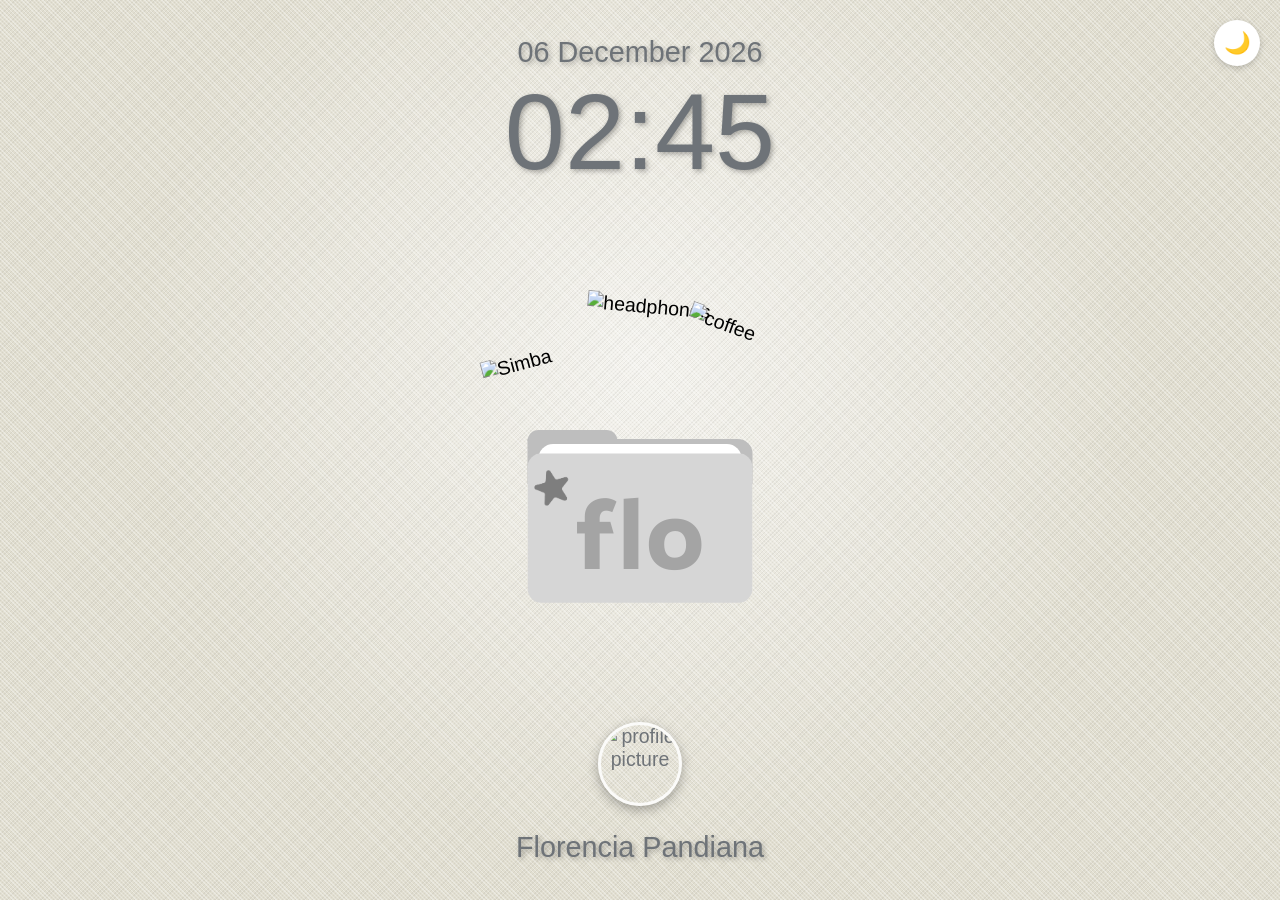
==== index.html @ 1225a0a1 "Add dark mode" ====
<!DOCTYPE html>
<html>

<head>
    <title>Florencia Pandiana</title>
    <link rel="icon" sizes="180x180" href="favicon.png">
    <link rel="stylesheet" href="style.css">
    <script src="script.js" type="module" defer></script>
    <meta name="viewport" content="width=device-width, initial-scale=1.0">
    <link rel="preconnect" href="https://fonts.googleapis.com">
    <link rel="preconnect" href="https://fonts.gstatic.com" crossorigin>
    <link href="https://fonts.googleapis.com/css2?family=Palanquin+Dark:wght@400;500;600;700&display=swap"
        rel="stylesheet">
    <link rel="preload" as="image" href="star.png">
    <link rel="preload" as="image" href="chara.png">
    <link rel="preload" as="image" href="simba.png">
    <link rel="preload" as="image" href="headphones.png">
    <link rel="preload" as="image" href="coffee.png">
</head>

<body>
    <button id="themeToggle" class="theme-toggle" title="Toggle dark mode" aria-label="Toggle dark mode">&#127769;</button>

    <div class="lockscreen" id="lockscreen">
        <div class="date" id="date"></div>
        <div class="time" id="time"></div>
        <img src="chara.png" alt="profile picture" class="lockscreen-profile">
        <div class="name" id="name">Florencia Pandiana</div>
    </div>

    <div class="homescreen" id="homescreen" style="display: none;">
        <div class="taskbar"></div>
        <img src="smiski.png" alt="smiski" class="taskbar-smiski">
        <a href="mailto:flo.pandiana@gmail.com" class="dock-icon dock-icon-gmail" title="Email me">
            <img src="gmail.png" alt="Gmail">
        </a>
        <a href="https://www.linkedin.com/in/florencia-pandiana-a097b9312/" target="_blank" rel="noopener" class="dock-icon dock-icon-linkedin" title="LinkedIn">
            <img src="linkedin.png" alt="LinkedIn">
        </a>
        <div class="todo">
            <div class="todo-header">
                <h3 class="todo-title">Flo's To Do</h3>
                <span class="todo-date" id="todoDate"></span>
            </div>
            <div class="todo-week" id="todoWeek"></div>
            <div class="todo-list" id="todoList"></div>
        </div>

        <div class="whole-folder" id="whole">
            <div class="folder-icon">
                <div class="folder" id="folder1">
                    <div class="folder-tab"></div>
                    <div class="folder-body"></div>
                    <div class="folder-body1"></div>
                    <div class="folder-body2"><span>flo</span></div>
                    <img src="star.png" alt="star">
                </div>
                About me
            </div>
            <div class="folder-icon">
                <div class="folder" id="folder2">
                    <div class="folder-tab"></div>
                    <div class="folder-body"></div>
                    <div class="folder-body1"></div>
                    <div class="folder-body2"><span>flo</span></div>
                    <img src="star.png" alt="star">
                </div>
                Projects
            </div>
            <div class="folder-icon">
                <div class="folder" id="folder3">
                    <div class="folder-tab"></div>
                    <div class="folder-body"></div>
                    <div class="folder-body1"></div>
                    <div class="folder-body2"><span>flo</span></div>
                    <img src="star.png" alt="star">
                </div>
                More
            </div>
        </div>
    </div>

    <div class="folder" id="file">
        <div class="folder-tab"></div>
        <div class="folder-body"></div>
        <div class="folder-body1"></div>
        <img src="simba.png" alt="Simba" class="placeholder1" id="card1">
        <img src="headphones.png" alt="headphones" class="placeholder2" id="card2">
        <img src="coffee.png" alt="coffee" class="placeholder3" id="card3">
        <div class="folder-body2"><span>flo</span></div>
        <img src="star.png" alt="star">
    </div>

    <!-- About Me info panel -->
    <div class="info-wrapper" id="infoWrapperAbout" style="display: none;">
        <div class="info-about" id="info-about">
            <div class="info-header"></div>
            <div class="divider1"></div>
            <img src="close.png" alt="close button" class="close" id="closeAbout">
            <img src="profile.png" alt="Florencia Pandiana" class="info-profile-pic">
            <div class="info-right">
                <h3 class="info-name" id="infoAboutName">Florencia Pandiana</h3>
                <div class="info-text">
                    <p class="info-intro">Studying Software Technology at Macquarie University, where I did Business
                        Analytics in my diploma beforehand.
                    </p>
                    <p class="info-intro">I like working across both design and development, web, UI/UX, game systems, and
                        enjoy turning an idea into something real. Some of that's through coursework, some just building
                        stuff on the side.</p>
                </div>
                <div class="about-skills-network" id="aboutSkillsNetwork"></div>
            </div>
        </div>
    </div>

    <!-- Projects info panel -->
    <div class="info-wrapper" id="infoWrapperProject" style="display: none;">
        <div class="info-project" id="info-project">
            <div class="info-header"></div>
            <div class="divider-project"></div>
            <div class="divider-project2"></div>
            <img src="close.png" alt="close button" class="close" id="closeProject">
            <button class="proj-sidebar-toggle" id="projSidebarToggle" title="Toggle sidebar">
                <img src="sidebar.png" alt="Toggle sidebar" class="proj-sidebar-icon">
            </button>

            <div class="proj-list" id="projList">
                <div class="proj-item selected" data-proj="bharabas">
                    <span class="proj-dot"></span>
                    <span>Bharabas</span>
                </div>
                <div class="proj-item" data-proj="cashflo">
                    <span class="proj-dot"></span>
                    <span>CashFlo</span>
                </div>
                <div class="proj-item" data-proj="simba">
                    <span class="proj-dot"></span>
                    <span>Simba</span>
                </div>
                <div class="proj-item" data-proj="processinggame">
                    <span class="proj-dot"></span>
                    <span>Processing Game</span>
                </div>
            </div>

            <div class="proj-gallery">
                <div class="proj-gallery-frame">
                    <img src="bharabas1.png" alt="project image" class="proj-gallery-img" id="projGalleryImg">
                </div>
                <div class="proj-gallery-nav">
                    <button class="proj-nav-btn" id="projPrev">&lt;</button>
                    <button class="proj-nav-btn" id="projNext">&gt;</button>
                </div>
                <div class="proj-thumbs" id="projThumbs">
                    <img src="bharabas1.png" alt="thumbnail" class="proj-thumb">
                    <img src="bharabas2.png" alt="thumbnail" class="proj-thumb">
                    <img src="bharabas3.png" alt="thumbnail" class="proj-thumb">
                    <img src="bharabas4.png" alt="thumbnail" class="proj-thumb">
                </div>
            </div>

            <div class="proj-detail">
                <h3 class="proj-detail-title" id="projDetailTitle">Bharabas Radio App Prototype</h3>
                <div id="projDetailDesc">
                    <p class="proj-detail-desc-text">Designed a high-fidelity mobile app prototype in Figma for
                        Bharabas, a news-focused radio station in Indonesia, as part of the New Colombo Plan (NCP).
                        Collaborated with an international team using Agile methodologies to conduct user research,
                        create wireframes and interactive prototypes, and present a client-focused solution that
                        modernised the radio listening experience.</p>
                </div>
            </div>
        </div>
    </div>

    <!-- More info panel -->
    <div class="info-wrapper" id="infoWrapperSkills" style="display: none;">
        <div class="info-skills" id="info-skills">
            <div class="info-header"></div>
            <div class="divider-skills"></div>

            <div class="list-of-skills" id="listOfSkills">
                <div class="skill-icon" data-more="certifications">
                    <div class="folder">
                        <div class="folder-tab"></div>
                        <div class="folder-body"></div>
                        <div class="folder-body1"></div>
                        <div class="folder-body2"><span>flo</span></div>
                        <img src="star.png" alt="star">
                    </div>
                    <span>certs</span>
                </div>
                <div class="skill-icon" data-more="portfolio">
                    <div class="folder">
                        <div class="folder-tab"></div>
                        <div class="folder-body"></div>
                        <div class="folder-body1"></div>
                        <div class="folder-body2"><span>flo</span></div>
                        <img src="star.png" alt="star">
                    </div>
                    <span>portfolio</span>
                </div>
                <div class="skill-icon" data-more="resume">
                    <div class="folder">
                        <div class="folder-tab"></div>
                        <div class="folder-body"></div>
                        <div class="folder-body1"></div>
                        <div class="folder-body2"><span>flo</span></div>
                        <img src="star.png" alt="star">
                    </div>
                    <span>resume</span>
                </div>
            </div>

            <div class="skill-content">
                <div class="skill-content-header">
                    <button class="skill-content-nav" id="skillContentPrev" aria-label="Previous">&lt;</button>
                    <h3 class="skill-content-title" id="skillContentTitle">Select an option</h3>
                    <button class="skill-content-nav" id="skillContentNext" aria-label="Next">&gt;</button>
                </div>
                <div class="skill-content-box" id="skillContentBox"></div>
            </div>

            <img src="close.png" alt="close button" class="close" id="closeSkills">
        </div>
    </div>
</body>

</html>
---- style.css ----
html {
  font-size: clamp(15px, 0.9vw + 8px, 20px);
}

:root {
  --color-bg-body: #e1ded0;
  --color-bg-body-highlight: rgba(255, 255, 255, 0.35);
  --color-bg-body-shadow: rgba(0, 0, 0, 0.05);
  --color-bg-body-shine: rgba(255, 255, 255, 0.65);
  --color-text-primary: #444441;
  --color-text-secondary: #6E7378;
  --color-text-muted: #8A887F;
  --color-text-faint: #5F5E5A;
  --color-border: #B4B2A9;
  --color-card: #FFFFFF;
  --color-panel: #edf2f5;
  --color-header: #c9d4db;
  --color-neutral-card: #DCDCDC;
  --color-tag: #EFEDE7;
  --color-tag-border: #D3D1C7;
  --color-folder-body: #bebebe;
  --color-folder-front: #d6d6d6;
  --color-taskbar: #b1b1b18c;
  --color-taskbar-hover: #b1b1b1c9;
  --color-selected: #C4C2B8;
  --color-accent: #c2893b;
}

[data-theme="dark"] {
  --color-bg-body: #23211d;
  --color-bg-body-highlight: rgba(255, 255, 255, 0.06);
  --color-bg-body-shadow: rgba(0, 0, 0, 0.35);
  --color-bg-body-shine: rgba(255, 255, 255, 0.08);
  --color-text-primary: #EDEBE6;
  --color-text-secondary: #B8B6B0;
  --color-text-muted: #9C9A93;
  --color-text-faint: #A8A6A0;
  --color-border: #55534C;
  --color-card: #322F2A;
  --color-panel: #2C3438;
  --color-header: #33393C;
  --color-neutral-card: #3A3733;
  --color-tag: #3A3733;
  --color-tag-border: #55534C;
  --color-folder-body: #55534C;
  --color-folder-front: #4A4741;
  --color-taskbar: #1c1b19cc;
  --color-taskbar-hover: #2a2825e0;
  --color-selected: #514E47;
  --color-accent: #c2893b;
}

html, body {
  height: 100%;
  margin: 0;
  overflow: hidden;
}

body {
  background-color: var(--color-bg-body);
  background-image:
    repeating-linear-gradient(45deg, var(--color-bg-body-highlight) 0, var(--color-bg-body-highlight) 1px, transparent 1px, transparent 3px),
    repeating-linear-gradient(-45deg, var(--color-bg-body-shadow) 0, var(--color-bg-body-shadow) 1px, transparent 1px, transparent 3px),
    radial-gradient(circle at 50% 40%, var(--color-bg-body-shine), rgba(255, 255, 255, 0) 60%);
  font-family: -apple-system, BlinkMacSystemFont, "SF Pro Display", "Helvetica Neue", Arial, sans-serif;
  transition: background-color 0.3s ease;
}

/*---theme toggle---*/

.theme-toggle {
  position: fixed;
  top: 1rem;
  right: 1rem;
  z-index: 200;
  width: 2.4rem;
  height: 2.4rem;
  display: flex;
  align-items: center;
  justify-content: center;
  border: none;
  border-radius: 50%;
  background-color: var(--color-card);
  box-shadow: 0 0.1rem 0.35rem rgba(0, 0, 0, 0.2);
  font-size: 1.1rem;
  cursor: pointer;
  transition: transform 0.2s ease, background-color 0.3s ease;
}

.theme-toggle:hover {
  transform: scale(1.08);
}

/*---shared---*/

.folder.docked {
  top: calc(100% - 5.4rem);
  width: 4.375rem;
  height: 3.5rem;
  transform: translate(-50%, 0);
}

.folder.docked .folder-tab {
  height: 0.3rem;
  margin-bottom: -0.08rem;
  border-radius: 0.2rem 0.2rem 0 0;
}

.folder.docked .folder-body {
  height: 2.5rem;
  border-radius: 0 0.35rem;
}

.folder.docked .folder-body1 {
  height: 0rem;
  border-radius: 0 0.35rem;
}

.folder.docked .folder-body2 {
  top: 0.7rem;
  left: -8%;
  width: 116%;
  height: 2.5rem;
  border-radius: 0.35rem;
  clip-path: polygon(0% 0%, 100% 0%, 93% 100%, 7% 100%);
}

.folder-body2 span {
  display: inline-block;
  transform: scale(1);
  transition: transform 0.4s ease;
}

.folder.docked .folder-body2 span {
  transform: perspective(120px) rotateX(-30deg);
}

.folder.docked img {
  top: 0.9rem;
  left: -0.15rem;
  width: 0.9rem;
  transform: perspective(120px) rotateX(-30deg);
}

.placeholder1, .placeholder2, .placeholder3 {
  position: absolute;
  z-index: 2;
  object-fit: contain;
  transition: none;
}

.placeholder1 { top: -50%; height: 85%; left: -5%; transform: rotate(-15deg); width: 60%; }
.placeholder2 { top: -75%; height: 100%; left: 20%; transform: rotate(5deg); width: 60%; }
.placeholder3 { top: -65%; height: 100%; left: 45%; transform: rotate(20deg); width: 60%; }


/*---lockscreen---*/
.lockscreen {
  position: relative;
  height: 100dvh;
  margin: 0;
  padding: clamp(1.5rem, min(5vw, 4dvh), 4rem);
  box-sizing: border-box;
  text-align: center;
  color: var(--color-text-secondary);
  transition: opacity 0.4s ease;
}

.time {
  font-size: clamp(2.75rem, min(19vw, 12dvh), 7rem);
  font-weight: 500;
  text-shadow: 2px 2px 5px rgba(0, 0, 0, 0.3);
}

.date {
  font-size: clamp(0.9rem, min(4vw, 3.2dvh), 1.9rem);
  font-weight: 500;
  text-shadow: 2px 2px 5px rgba(0, 0, 0, 0.3);
}

.name {
  position: absolute;
  bottom: clamp(1rem, min(7vw, 4dvh), 3rem);
  left: 50%;
  transform: translateX(-50%);
  font-size: clamp(0.9rem, min(4vw, 3.2dvh), 1.9rem);
  font-weight: 500;
  text-shadow: 2px 2px 5px rgba(0, 0, 0, 0.3);
}

.lockscreen-profile {
  position: absolute;
  bottom: calc(clamp(1rem, min(7vw, 4dvh), 3rem) + clamp(0.9rem, min(4vw, 3.2dvh), 1.9rem) + 1.5rem);
  left: 50%;
  top: auto;
  transform: translateX(-50%);
  width: 4rem;
  height: 4rem;
  border-radius: 50%;
  object-fit: cover;
  border: 0.2rem solid rgba(255, 255, 255, 0.85);
  box-shadow: 0 0.2rem 0.6rem rgba(0, 0, 0, 0.3);
}

.lockscreen.unlocking {
  opacity: 0;
}

/*---shared folder---*/
.folder {
  position: fixed;
  z-index: 6;
  top: calc(50dvh + 3.6rem);
  left: 50%;
  width: clamp(7rem, min(70vw, 25dvh), 15.625rem);
  height: clamp(5.6rem, min(56vw, 20dvh), 12.5rem);
  transform: translate(-50%, -50%);
  transition: top 0.4s ease, width 0.4s ease, height 0.4s ease, transform 0.4s ease;
  container-type: inline-size;
}

.folder:hover {
  transform: translate(-50%, calc(-50% - 0.3rem)) scale(1.05);
}

.folder.docked:hover {
  transform: translate(-50%, -0.3rem) scale(1.05);
}

.whole-folder .folder:hover,
.list-of-skills .folder:hover,
.empty-state-icons .folder:hover {
  transform: translateY(-0.3rem) scale(1.05);
}

.folder-tab {
  position: relative;
  width: 40%;
  height: 6%;
  background-color: var(--color-folder-body);
  margin-bottom: -1%;
  border-radius: 0.75rem 0.75rem 0 0;
  transition: height 0.4s ease, margin-bottom 0.4s ease, border-radius 0.4s ease;
}

.folder-body {
  position: relative;
  width: 100%;
  height: 25%;
  background-color: var(--color-folder-body);
  border-radius: 0 0.75rem 0 0;
  transition: height 0.4s ease, border-radius 0.4s ease;
}

.folder-body1 {
  position: absolute;
  display: flex;
  left: 5%;
  justify-content: center;
  align-items: center;
  top: 8%;
  width: 90%;
  height: 30%;
  background-color: #ffffff;
  border-radius: 0.75rem;
  z-index: 1;
  transition: height 0.4s ease, border-radius 0.4s ease;
}

.folder-body2 {
  position: absolute;
  display: flex;
  justify-content: center;
  align-items: center;
  top: 13%;
  left: 0;
  width: 100%;
  height: 83%;
  background-color: var(--color-folder-front);
  border-radius: 0.75rem;
  z-index: 3;
  font-family: "Palanquin Dark", sans-serif;
  color: #A4A4A4;
  font-size: 45cqw;
  font-weight: 500;
  clip-path: polygon(0% 0%, 100% 0%, 100% 100%, 0% 100%);
  transition: top 0.4s ease, left 0.4s ease, width 0.4s ease, height 0.4s ease, border-radius 0.4s ease, clip-path 0.4s ease;
}

img {
  position: absolute;
  left: 1.92cqw;
  top: 17.92cqw;
  width: 17.92cqw;
  z-index: 3;
  transform: perspective(120px) rotateX(0deg);
  transform-origin: bottom;
  transition: top 0.4s ease, left 0.4s ease, width 0.4s ease, transform 0.4s ease;
}

/*---homescreen---*/
.homescreen {
  position: relative;
  height: 100%;
  margin: 0;
  overflow: hidden;
}

.taskbar {
  position: absolute;
  left: 50%;
  transform: translateX(-50%);
  bottom: 1.5rem;
  width: clamp(13rem, 34vw, 26rem);
  height: 4.5rem;
  background-color: var(--color-taskbar);
  border-radius: 1rem;
  box-sizing: border-box;
}

.dock-icon {
  position: absolute;
  bottom: 1.5rem;
  width: 4.5rem;
  height: 4.5rem;
  display: flex;
  align-items: center;
  justify-content: center;
  background-color: var(--color-taskbar);
  border-radius: 1rem;
  box-sizing: border-box;
  cursor: pointer;
  text-decoration: none;
  transition: transform 0.2s ease, background-color 0.2s ease;
}

.dock-icon:hover {
  transform: translateY(-0.3rem);
  background-color: var(--color-taskbar-hover);
}

.dock-icon img {
  position: static;
  top: auto;
  left: auto;
  width: 2.8rem;
  height: 2.8rem;
  object-fit: contain;
  transform: none;
}

.dock-icon-gmail {
  left: max(0.5rem, calc(50% - clamp(13rem, 34vw, 26rem) / 2 - 4.5rem - 0.6rem));
}

.dock-icon-linkedin {
  left: min(calc(100vw - 4.5rem - 0.5rem), calc(50% + clamp(13rem, 34vw, 26rem) / 2 + 0.6rem));
}

.whole-folder {
  display: flex;
  justify-content: space-between;
  align-items: center;
  position: relative;
  top: 10%;
  left: 50%;
  transform: translate(-50%);
  width: clamp(18rem, 46vw, 36rem);
  height: 10%;
  cursor: pointer;
}

.todo {
  background-color: #f3f3f3;
  position: absolute;
  top: calc(40% - 3rem);
  left: 50%;
  transform: translate(-50%);
  width: clamp(18rem, 46vw, 36rem);
  height: 40%;
  border-radius: 1rem;
  box-shadow: 0 0.3rem 1rem rgba(0, 0, 0, 0.12);
  box-sizing: border-box;
  padding: 1.1rem 1.25rem;
  z-index: 10;
  display: flex;
  flex-direction: column;
  gap: 0.75rem;
}

.todo-header {
  display: flex;
  align-items: baseline;
  justify-content: space-between;
  gap: 0.5rem;
}

.todo-title {
  margin: 0;
  font-size: clamp(1rem, 2.2vh, 1.3rem);
  color: var(--color-text-primary);
}

.todo-date {
  font-size: clamp(0.65rem, 1.3vh, 0.8rem);
  color: var(--color-text-muted);
  white-space: nowrap;
}

.todo-week {
  display: flex;
  justify-content: space-between;
  gap: 0.2rem;
}

.todo-day {
  flex: 1;
  display: flex;
  flex-direction: column;
  align-items: center;
  gap: 0.15rem;
  padding: 0.3rem 0;
  border-radius: 0.5rem;
  transition: background-color 0.2s ease;
}

.todo-day-label {
  font-size: clamp(0.6rem, 1.1vh, 0.75rem);
  color: var(--color-text-muted);
}

.todo-day-num {
  font-size: clamp(0.85rem, 1.6vh, 1.05rem);
  color: var(--color-text-primary);
  font-weight: 500;
}

.todo-day.today {
  background-color: #c6d1d8;
  box-shadow: 0 0.05rem 0.2rem rgba(0, 0, 0, 0.08);
}

.todo-list {
  flex: 1;
  display: flex;
  flex-direction: column;
  min-height: 0;
}

.todo-row {
  flex: 1;
  display: flex;
  align-items: center;
  gap: 0.6rem;
  border-bottom: 1px solid rgba(138, 136, 127, 0.3);
}

.todo-row:last-child {
  border-bottom: none;
}

.todo-checkbox {
  width: 1.1rem;
  height: 1.1rem;
  flex-shrink: 0;
  border: 1.5px solid var(--color-border);
  border-radius: 0.3rem;
  background-color: var(--color-card);
  cursor: pointer;
  display: flex;
  align-items: center;
  justify-content: center;
  font-size: 0.75rem;
  color: #FFFFFF;
  transition: background-color 0.2s ease, border-color 0.2s ease;
}

.todo-checkbox.checked {
  background-color: #c6d1d8;
  border-color: #a8b1b7;
}

.todo-label {
  font-size: clamp(0.75rem, 1.4vh, 0.9rem);
  color: var(--color-text-primary);
}

.todo-label.checked {
  color: #A9A7A0;
  text-decoration: line-through;
}

.folder-icon {
  display: flex;
  flex-direction: column;
  align-items: center;
  gap: 0.3rem;
  font-size: 0.9rem;
  color: var(--color-text-secondary);
}

.whole-folder .folder {
  position: relative;
  top: auto;
  left: auto;
  transform: none;
  width: 4rem;
  height: 3.2rem;
}

.whole-folder .folder-tab {
  height: 0.16rem;
}

.whole-folder .folder-body {
  height: 2.88rem;
  border-radius: 0 0.32rem 0.32rem 0.32rem;
}

.whole-folder .folder-body1 {
  top: 0.32rem;
  height: 2.4rem;
  border-radius: 0.32rem;
}

.whole-folder .folder-body2 {
  top: 0.48rem;
  left: -2%;
  height: 2.8rem;
  width: 103%;
  font-size: 1.28rem;
  border-radius: 0.32rem;
}

.whole-folder img {
  width: 1.04rem;
  top: 0.64rem;
}

/*---mini folder "opened" morph---*/

.whole-folder .folder,
.whole-folder .folder-tab,
.whole-folder .folder-body,
.whole-folder .folder-body1,
.whole-folder .folder-body2,
.whole-folder img {
  transition: width 0.4s ease, height 0.4s ease, top 0.4s ease, left 0.4s ease, margin-bottom 0.4s ease, border-radius 0.4s ease, clip-path 0.4s ease, transform 0.4s ease;
}

.whole-folder .folder.opened {
  width: 4.4rem;
  height: 3.52rem;
}

.whole-folder .folder.opened .folder-tab {
  height: 0.3rem;
  margin-bottom: -0.08rem;
  border-radius: 0.16rem 0.16rem 0 0;
}

.whole-folder .folder.opened .folder-body {
  height: 2.52rem;
  border-radius: 0 0.28rem;
}

.whole-folder .folder.opened .folder-body1 {
  height: 0rem;
  border-radius: 0 0.28rem;
}

.whole-folder .folder.opened .folder-body2 {
  top: 0.7rem;
  left: -8%;
  width: 116%;
  height: 2.52rem;
  border-radius: 0.28rem;
  clip-path: polygon(0% 0%, 100% 0%, 93% 100%, 7% 100%);
}

.whole-folder .folder.opened .folder-body2 span {
  transform: perspective(120px) rotateX(-30deg);
}

.whole-folder .folder.opened img {
  top: 0.9rem;
  left: -0.15rem;
  width: 0.9rem;
  transform: perspective(120px) rotateX(-30deg);
}

/*---info modals---*/

.info-wrapper {
  position: fixed;
  top: 52%;
  left: 50%;
  transform: translate(-50%, -50%);
  width: min(90%, 60rem);
  height: 60%;
  max-width: 60rem;
  background-color: rgba(0, 0, 0, 0);
  z-index: 100;
  display: flex;
  align-items: center;
  justify-content: center;
}

#infoWrapperSkills {
  width: min(90%, 45rem);
  max-width: 45rem;
}

.close {
  position: absolute;
  top: calc(max(7%, 2.7rem) / 2);
  transform: translateY(-50%);
  left: 2.5%;
  width: 1rem;
  height: 1rem;
  object-fit: contain;
  border-radius: 50%;
  cursor: pointer;
  transition: transform 0.2s ease;
}

.close:hover {
  transform: translateY(-50%) scale(1.1);
}

.taskbar-smiski {
  position: absolute;
  top: auto;
  left: calc(50% + clamp(13rem, 34vw, 26rem) / 2 - 3rem);
  bottom: calc(1.5rem + 5.2rem);
  width: 3.5rem;
  height: 3.5rem;
  object-fit: contain;
  z-index: 15;
  transform: translate(-50%, 25%);
  pointer-events: none;
}

.info-header {
  position: relative;
  width: 100%;
  height: 7%;
  min-height: 2.7rem;
  background-color: var(--color-header);
  border-radius: 1.5rem 1.5rem 0rem 0rem;
}

/*---about me panel---*/

.info-about {
  position: relative;
  width: 80%;
  height: 80%;
  background-color: var(--color-panel);
  border-radius: 1.5rem;
  overflow: hidden;
}

@media (max-width: 600px) {
  .info-about {
    width: 90%;
  }
}

.divider1 {
  position: relative;
  left: min(40%, 25rem);
  height: 93%;
  width: 1px;
  background-color: var(--color-border);
}

.info-profile-pic {
  position: absolute;
  left: 0;
  width: min(40%, 25rem);
  top: max(8%, 3rem);
  height: calc(100% - max(8%, 3rem) - 3%);
  padding: 1.5rem;
  box-sizing: border-box;
  object-fit: contain;
  object-position: 50% 0%;
  border-radius: 1.5rem;
}

.info-right {
  position: absolute;
  top: max(8%, 3rem);
  left: min(40%, 25rem);
  right: 0;
  bottom: 3%;
  display: flex;
  flex-direction: column;
  gap: 0.5rem;
  padding: 0 1rem;
  box-sizing: border-box;
}

.info-name {
  margin: 0;
  flex-shrink: 0;
  font-size: clamp(1rem, 2.2vh + 0.3vw, 1.6rem);
  color: var(--color-text-primary);
  text-align: center;
}

.info-text {
  flex: 1;
  min-height: 0;
  display: flex;
  flex-direction: column;
  gap: 0.75rem;
  overflow-y: auto;
}

.info-intro {
  margin: 0;
  font-size: clamp(0.7rem, 1.3vh + 0.2vw, 1.1rem);
  line-height: 1.5;
  color: var(--color-text-faint);
}

.about-skills-network {
  flex-shrink: 0;
  display: flex;
  flex-wrap: wrap;
  justify-content: center;
  gap: 0.5rem;
}

.skill-badge {
  display: inline-block;
  font-size: clamp(0.65rem, 1.3vh, 0.85rem);
  color: var(--color-text-secondary);
  background-color: var(--color-tag);
  border: 1px solid var(--color-tag-border);
  padding: 0.3rem 0.9rem;
  border-radius: 1rem;
  cursor: default;
  transition: background-color 0.2s ease, color 0.2s ease, border-color 0.2s ease, transform 0.2s ease;
}

.skill-badge:hover {
  transform: scale(1.1);
}

.skill-badge[data-skill="HTML"]:hover {
  background-color: #E44D26;
  border-color: #E44D26;
  color: #FFFFFF;
}

.skill-badge[data-skill="CSS"]:hover {
  background-color: #264DE4;
  border-color: #264DE4;
  color: #FFFFFF;
}

.skill-badge[data-skill="JavaScript"]:hover {
  background-color: #F0DB4F;
  border-color: #F0DB4F;
  color: #444441;
}

.skill-badge[data-skill="Java"]:hover {
  background-color: #E76F00;
  border-color: #E76F00;
  color: #FFFFFF;
}

.skill-badge[data-skill="SQL"]:hover {
  background-color: #4479A1;
  border-color: #4479A1;
  color: #FFFFFF;
}

/*---projects panel---*/

.info-project {
  position: relative;
  width: 100%;
  height: 100%;
  background-color: var(--color-panel);
  border-radius: 1.5rem;
  overflow: hidden;
}

.divider-project {
  position: absolute;
  top: max(7%, 2.7rem);
  bottom: 1%;
  left: min(65%, 45rem);
  width: 1px;
  background-color: var(--color-border);
  transition: left 0.6s ease;
}

.divider-project2 {
  position: absolute;
  top: max(7%, 2.7rem);
  bottom: 1%;
  left: min(20%, 10rem);
  width: 1px;
  background-color: var(--color-border);
}

.proj-sidebar-toggle {
  position: absolute;
  top: calc(max(7%, 2.7rem) + 0.5rem);
  right: calc(100% - min(20%, 10rem) + 1%);
  z-index: 5;
  display: flex;
  align-items: center;
  justify-content: center;
  width: 1.6rem;
  height: 1.6rem;
  background-color: #ebebeb;
  border: 1px solid #98999a;
  border-radius: 0.4rem;
  cursor: pointer;
  padding: 0.3rem;
  box-sizing: border-box;
  transition: background-color 0.2s ease, top 0.6s ease, left 0.6s ease, right 0.6s ease;
}

.proj-sidebar-toggle:hover {
  background-color: var(--color-card);
  box-shadow: 0 0.05rem 0.2rem rgba(0, 0, 0, 0.25);
}

.proj-sidebar-icon {
  position: static;
  top: auto;
  left: auto;
  transform: none;
  width: 100%;
  height: 100%;
  object-fit: contain;
}

.info-project.sidebar-collapsed .proj-list,
.info-project.sidebar-collapsed .divider-project2 {
  display: none;
}

.info-project.sidebar-collapsed .divider-project {
  left: min(45%, 30rem);
}

.info-project.sidebar-collapsed .proj-sidebar-toggle {
  top: calc(max(7%, 2.7rem) + 1rem + 0.5rem);
  left: calc(1% + 1rem + 0.5rem);
  right: auto;
}

.proj-list {
  position: absolute;
  left: 1%;
  right: calc(100% - min(20%, 10rem) + 1%);
  top: calc(max(7%, 2.7rem) + 2.6rem);
  bottom: 5%;
  display: flex;
  flex-direction: column;
  gap: 0.6rem;
  overflow-y: auto;
  background-color: rgba(172, 171, 171, 0.35);
  border-radius: 0.6rem;
  padding: 0.75rem 0.5rem;
  box-sizing: border-box;
}

.proj-item {
  display: flex;
  align-items: center;
  gap: 0.4rem;
  font-size: 0.75rem;
  color: var(--color-text-secondary);
  cursor: pointer;
  padding: 0.25rem 0.4rem;
  border-radius: 0.4rem;
}

.proj-item.selected {
  background-color: var(--color-selected);
}

.proj-dot {
  width: 0.5rem;
  height: 0.5rem;
  border-radius: 50%;
  background-color: #5c5f62;
  flex-shrink: 0;
}

.proj-gallery {
  position: absolute;
  left: min(20%, 10rem);
  width: calc(min(65%, 45rem) - min(20%, 10rem) - 2rem);
  top: calc(max(7%, 2.7rem) + 1rem);
  bottom: calc(max(7%, 2.7rem) + 1rem);
  margin-left: 1rem;
  display: flex;
  flex-direction: column;
  gap: 0.6rem;
  transition: left 0.6s ease, width 0.6s ease;
}

.info-project.sidebar-collapsed .proj-gallery {
  left: 1%;
  width: calc(min(45%, 30rem) - 1% - 2rem);
}

.proj-gallery-frame {
  width: 100%;
  flex: 1;
  min-height: 0;
  background-color: #cbcbcb;
  border-radius: 0.6rem;
  display: flex;
  align-items: center;
  justify-content: center;
  padding: 0.75rem;
  box-sizing: border-box;
  overflow: hidden;
}

.proj-gallery-img {
  position: relative;
  max-width: 100%;
  max-height: 100%;
  width: auto;
  height: auto;
  object-fit: contain;
  border-radius: 0.3rem;
  top: 0;
  left: 0;
  transform: none;
  transition: none;
}

.proj-gallery-nav {
  display: flex;
  justify-content: center;
  gap: 1rem;
  flex-shrink: 0;
}

.proj-nav-btn {
  display: flex;
  align-items: center;
  justify-content: center;
  width: 1.8rem;
  height: 1.8rem;
  background-color: var(--color-card);
  border: none;
  border-radius: 0.4rem;
  box-shadow: 0 0.05rem 0.2rem rgba(0, 0, 0, 0.15);
  font-size: 0.9rem;
  font-weight: 700;
  color: var(--color-text-secondary);
  cursor: pointer;
  padding: 0;
  transition: transform 0.15s ease, box-shadow 0.15s ease;
}

.proj-nav-btn:hover {
  transform: scale(1.08);
  box-shadow: 0 0.08rem 0.3rem rgba(0, 0, 0, 0.2);
}

.proj-thumbs {
  display: flex;
  gap: 0.4rem;
  flex-shrink: 0;
  overflow-x: auto;
}

.proj-thumb {
  position: relative;
  width: 3rem;
  height: 2.2rem;
  object-fit: contain;
  background-color: var(--color-neutral-card);
  border-radius: 0.3rem;
  padding: 0.15rem;
  box-sizing: border-box;
  cursor: pointer;
  flex-shrink: 0;
  top: 0;
  left: 0;
  transform: none;
  transition: border-color 0.2s ease;
  border: 2px solid transparent;
}

.proj-thumb.active {
  border-color: var(--color-text-secondary);
}

.proj-detail {
  position: absolute;
  left: min(65%, 45rem);
  right: 3%;
  top: calc(max(7%, 2.7rem) + 1rem);
  bottom: 5%;
  margin-left: 1rem;
  overflow-y: auto;
  transition: left 0.6s ease;
}

.info-project.sidebar-collapsed .proj-detail {
  left: min(45%, 30rem);
}

.proj-detail-title {
  margin: 0 0 0.75rem;
  font-size: clamp(1rem, 2.2vh, 1.5rem);
  color: var(--color-text-primary);
}

.proj-detail-desc-text {
  margin: 0;
  font-size: clamp(0.7rem, 1.3vh, 1rem);
  line-height: 1.6;
  color: var(--color-text-faint);
}

.proj-detail-subhead {
  margin: 1rem 0 0.5rem;
  font-size: clamp(0.85rem, 1.6vh, 1.1rem);
  color: var(--color-text-primary);
}

.proj-detail-list {
  margin: 0;
  padding-left: 1.2rem;
  font-size: clamp(0.7rem, 1.3vh, 1rem);
  line-height: 1.6;
  color: var(--color-text-faint);
}

.proj-tech-list {
  display: flex;
  flex-wrap: wrap;
  gap: 0.4rem;
}

.proj-tech-tag {
  font-size: clamp(0.6rem, 1.1vh, 0.8rem);
  color: var(--color-text-secondary);
  background-color: var(--color-tag);
  padding: 0.2rem 0.6rem;
  border-radius: 1rem;
}

/*---projects panel: phone layout (sidebar + stacked picture/description)---*/

@media (max-width: 700px) {
  .proj-list {
    left: 3%;
    right: calc(100% - 35%);
    padding: 0.75rem 0.5rem;
  }

  .divider-project2 {
    left: 38%;
  }

  .divider-project {
    display: none;
  }

  .proj-sidebar-toggle {
    right: calc(100% - 38% + 1%);
  }

  .proj-gallery {
    left: 38%;
    right: 3%;
    width: auto;
    margin-left: 1rem;
    top: calc(max(7%, 2.7rem) + 1rem);
    bottom: 38%;
  }

  .proj-detail {
    left: 38%;
    right: 3%;
    margin-left: 1rem;
    top: 67%;
    bottom: 5%;
  }

  .info-project.sidebar-collapsed .proj-gallery,
  .info-project.sidebar-collapsed .proj-detail {
    left: 3%;
    right: 3%;
    width: auto;
    margin-left: 0;
  }
}

/*---More panel---*/

.info-skills {
  position: relative;
  width: 100%;
  height: 100%;
  background-color: var(--color-panel);
  border-radius: 1.5rem;
  overflow: hidden;
  transition: width 0.4s ease, height 0.4s ease;
}

.info-skills.no-selection {
  width: 80%;
  height: 60%;
}

.divider-skills {
  position: absolute;
  top: max(7%, 2.7rem);
  bottom: 1%;
  left: min(20%, 10rem);
  width: 1px;
  background-color: var(--color-border);
}

.list-of-skills {
  position: absolute;
  left: 1%;
  right: calc(100% - min(20%, 10rem) + 1%);
  top: calc(max(7%, 2.7rem) + 1rem);
  bottom: 5%;
  display: flex;
  flex-direction: column;
  align-items: center;
  gap: 1rem;
  overflow-y: auto;
  box-sizing: border-box;
  background-color: rgba(220, 220, 220, 0.35);
  padding: 2rem 0 0.5rem;
  border-radius: 0.6rem;
}

.skill-icon {
  display: flex;
  flex-direction: column;
  align-items: center;
  gap: 0.2rem;
  font-size: 0.7rem;
  color: var(--color-text-secondary);
  flex-shrink: 0;
  cursor: pointer;
  width: 3.9rem;
}

.list-of-skills .folder {
  position: relative;
  top: auto;
  left: auto;
  transform: none;
  width: 3.5rem;
  height: 2.8rem;
}

.list-of-skills .folder-tab {
  height: 0.15rem;
}

.list-of-skills .folder-body {
  height: 2rem;
  border-radius: 0 0.25rem 0.25rem 0.25rem;
}

.list-of-skills .folder-body1 {
  top: 0.25rem;
  height: 1.65rem;
  border-radius: 0.25rem;
}

.list-of-skills .folder-body2 {
  top: 0.4rem;
  left: -2%;
  height: 1.9rem;
  width: 103%;
  font-size: 0.9rem;
  border-radius: 0.25rem;
}

.list-of-skills img {
  width: 0.7rem;
  top: 0.5rem;
}

.list-of-skills .folder,
.list-of-skills .folder-tab,
.list-of-skills .folder-body,
.list-of-skills .folder-body1,
.list-of-skills .folder-body2,
.list-of-skills img {
  transition: width 0.4s ease, height 0.4s ease, top 0.4s ease, left 0.4s ease, margin-bottom 0.4s ease, border-radius 0.4s ease, clip-path 0.4s ease, transform 0.4s ease, background-color 0.2s ease;
}

.list-of-skills .folder.opened {
  width: 3.9rem;
  height: 3.1rem;
}

.list-of-skills .folder.opened .folder-tab {
  height: 0.27rem;
  margin-bottom: -0.07rem;
  border-radius: 0.15rem 0.15rem 0 0;
}

.list-of-skills .folder.opened .folder-body {
  height: 2.2rem;
  border-radius: 0 0.25rem;
}

.list-of-skills .folder.opened .folder-body1 {
  height: 0rem;
  border-radius: 0 0.25rem;
}

.list-of-skills .folder.opened .folder-body2 {
  top: 0.6rem;
  left: -8%;
  width: 116%;
  height: 2.2rem;
  border-radius: 0.25rem;
  clip-path: polygon(0% 0%, 100% 0%, 93% 100%, 7% 100%);
}

.list-of-skills .folder.opened img {
  top: 0.8rem;
  left: -0.13rem;
  width: 0.65rem;
  transform: perspective(120px) rotateX(-30deg);
}

.skill-icon.selected .folder-body,
.skill-icon.selected .folder-body1 {
  background-color: var(--color-selected);
}

.skill-content {
  position: absolute;
  left: calc(min(20%, 10rem) + 2rem);
  top: 10%;
  right: 3%;
  height: 85%;
}

.skill-content-header {
  display: flex;
  align-items: center;
  justify-content: space-between;
  gap: 0.5rem;
  margin-bottom: 0.75rem;
  padding: 0.5rem 0.9rem;
  background-color: var(--color-neutral-card);
  border-radius: 0.6rem;
}

.skill-content-title {
  margin: 0;
  font-size: 1.1rem;
  color: var(--color-text-primary);
}

.skill-content-nav {
  background: none;
  border: none;
  font-size: 1rem;
  font-weight: 700;
  color: var(--color-text-secondary);
  cursor: pointer;
  padding: 0.1rem 0.4rem;
  flex-shrink: 0;
  transition: transform 0.2s ease;
}

.skill-content-nav:hover {
  transform: scale(1.2);
}

.skill-content-box {
  width: 100%;
  height: calc(100% - 2.5rem);
  border-radius: 0.6rem;
  overflow: hidden;
}

.info-skills.no-selection .list-of-skills,
.info-skills.no-selection .divider-skills,
.info-skills.no-selection .skill-content-header {
  display: none;
}

.info-skills.no-selection .skill-content {
  left: 3%;
  height: 100%;
  top: 0;
}

.info-skills.no-selection .skill-content-box {
  height: 100%;
}

.more-placeholder {
  width: 100%;
  height: 100%;
  display: flex;
  align-items: center;
  justify-content: center;
  padding: 1rem;
  box-sizing: border-box;
  text-align: center;
  font-size: clamp(0.75rem, 1.4vh, 1rem);
  color: var(--color-text-secondary);
}

/*---skill content: smooth fade whenever the panel content swaps---*/

.skill-content-box > * {
  animation: skill-content-fade-in 0.3s ease;
}

@keyframes skill-content-fade-in {
  from { opacity: 0; }
  to { opacity: 1; }
}

/*---skill content empty state: pick from three folders---*/

.empty-state-icons {
  width: 100%;
  height: 100%;
  display: flex;
  flex-wrap: nowrap;
  align-items: center;
  justify-content: center;
  gap: clamp(0.5rem, 5vw, 4rem);
  padding: 0.5rem 4rem;
  box-sizing: border-box;
  overflow: hidden;
}

@media (max-width: 500px) {
  .empty-state-icons .skill-icon {
    transform: scale(0.7);
  }
}

.empty-state-icons .skill-icon {
  width: 5rem;
  font-size: 0.85rem;
  gap: 0.4rem;
}

.empty-state-icons .folder {
  position: relative;
  top: auto;
  left: auto;
  transform: none;
  width: 5rem;
  height: 4rem;
}

.empty-state-icons .folder-tab {
  height: 0.2rem;
}

.empty-state-icons .folder-body {
  height: 3.6rem;
  border-radius: 0 0.4rem 0.4rem 0.4rem;
}

.empty-state-icons .folder-body1 {
  top: 0.4rem;
  height: 3rem;
  border-radius: 0.4rem;
}

.empty-state-icons .folder-body2 {
  top: 0.6rem;
  left: -2%;
  height: 3.5rem;
  width: 103%;
  font-size: 1.6rem;
  border-radius: 0.4rem;
}

.empty-state-icons img {
  width: 1.3rem;
  top: 0.8rem;
}

/*---certifications: iOS-style grouped list---*/

.cert-list {
  width: 100%;
  height: 100%;
  overflow-y: auto;
  box-sizing: border-box;
  padding: 1rem 0.75rem;
  animation: cert-list-in 0.3s ease;
}

.cert-group {
  background-color: var(--color-tag);
  border-radius: 0.8rem;
  overflow: hidden;
}

.cert-row {
  display: flex;
  align-items: flex-start;
  gap: 0.7rem;
  padding: 0 0.75rem;
  cursor: pointer;
  transition: background-color 0.15s ease;
}

.cert-row:hover {
  background-color: rgba(60, 60, 67, 0.06);
}

.cert-row.no-subtitle {
  cursor: default;
}

.cert-row.no-subtitle:hover {
  background-color: transparent;
}

.cert-row-icon {
  width: 1.6rem;
  height: 1.6rem;
  margin: 0.55rem 0;
  border-radius: 0.45rem;
  color: #FFFFFF;
  display: flex;
  align-items: center;
  justify-content: center;
  font-size: 0.8rem;
  flex-shrink: 0;
  transition: transform 0.35s cubic-bezier(0.34, 1.56, 0.64, 1);
}

.cert-row:hover .cert-row-icon {
  transform: rotate(-14deg);
}

.cert-row:active .cert-row-icon {
  transform: rotate(6deg);
}

.cert-row-main {
  flex: 1;
  min-width: 0;
  padding: 0.6rem 0;
}

.cert-row:not(:last-child) .cert-row-main {
  border-bottom: 1px solid rgba(60, 60, 67, 0.13);
}

.cert-row-head {
  display: flex;
  align-items: center;
  gap: 0.5rem;
}

.cert-row-title {
  margin: 0;
  flex: 1;
  font-size: clamp(0.75rem, 1.4vh, 0.9rem);
  color: #1C1C1E;
}

.cert-row-chevron {
  font-size: 1rem;
  color: #C6C6C8;
  transition: transform 0.4s cubic-bezier(0.34, 1.56, 0.64, 1);
  flex-shrink: 0;
}

.cert-row.expanded .cert-row-chevron {
  transform: rotate(90deg);
}

.cert-row-body {
  display: grid;
  grid-template-rows: 0fr;
  transition: grid-template-rows 0.35s cubic-bezier(0.34, 1.56, 0.64, 1);
}

.cert-row.expanded .cert-row-body {
  grid-template-rows: 1fr;
}

.cert-row-body-inner {
  overflow: hidden;
}

.cert-row-subtitle {
  margin: 0.35rem 0 0;
  font-size: clamp(0.7rem, 1.2vh, 0.8rem);
  color: #8A8A8E;
}

@keyframes cert-list-in {
  from { opacity: 0; }
  to { opacity: 1; }
}

/*---portfolio: swipeable image carousel---*/

.portfolio-view {
  width: 100%;
  height: 100%;
  display: flex;
  flex-direction: column;
  align-items: center;
  justify-content: center;
  gap: 1rem;
  box-sizing: border-box;
  padding: 1rem;
}

.portfolio-stage {
  position: relative;
  width: 100%;
  max-width: 36rem;
  height: 75%;
  touch-action: pan-y;
  cursor: grab;
  user-select: none;
  perspective: 60rem;
}

.portfolio-stage:active {
  cursor: grabbing;
}

.portfolio-card {
  position: absolute;
  top: 0;
  left: 50%;
  width: 78%;
  height: 100%;
  padding: 0.4rem;
  box-sizing: border-box;
  border-radius: 1.2rem;
  background-color: var(--color-neutral-card);
  display: flex;
  flex-direction: column;
  align-items: stretch;
  justify-content: flex-start;
  overflow: hidden;
  transform-origin: center center;
  transition: transform 0.35s ease, opacity 0.35s ease;
}

.portfolio-card-img {
  position: static;
  top: auto;
  left: auto;
  transform: none;
  flex: 1;
  width: 100%;
  min-height: 0;
  border-radius: 0.9rem;
  object-fit: contain;
}

.portfolio-card-side {
  z-index: 1;
  opacity: 0.55;
  pointer-events: none;
}

.portfolio-card-prev {
  transform: translate(-96%, 0) scale(0.85) rotateY(35deg);
}

.portfolio-card-next {
  transform: translate(-4%, 0) scale(0.85) rotateY(-35deg);
}

.portfolio-card-main {
  z-index: 2;
  transform: translate(-50%, 0) scale(1);
}

.portfolio-info {
  width: 100%;
  max-width: 22rem;
  text-align: center;
  color: var(--color-text-primary);
}

.portfolio-card-title {
  margin: 0;
  font-size: 0.95rem;
  font-weight: 600;
}

.portfolio-card-subtitle {
  margin: 0.25rem 0 0;
  font-size: 0.75rem;
  color: var(--color-text-secondary);
}

.portfolio-nav {
  display: flex;
  align-items: center;
  gap: 1.25rem;
}

.portfolio-dots {
  display: flex;
  align-items: center;
  gap: 0.4rem;
}

.portfolio-dot {
  width: 0.4rem;
  height: 0.4rem;
  border-radius: 50%;
  background-color: #C6C6C8;
  transition: background-color 0.2s ease, transform 0.2s ease;
}

.portfolio-dot.active {
  background-color: var(--color-accent);
  transform: scale(1.3);
}

/*---resume: preview + download---*/

.resume-view {
  position: relative;
  width: 100%;
  height: 100%;
  display: flex;
  align-items: center;
  justify-content: center;
  box-sizing: border-box;
  padding: 1rem;
}

.resume-preview {
  flex: 1;
  height: 100%;
  max-width: 42rem;
  background-color: var(--color-card);
  border-radius: 0.6rem;
  box-shadow: 0 0.15rem 0.5rem rgba(0, 0, 0, 0.12);
  overflow: hidden;
  display: flex;
  align-items: center;
  justify-content: center;
}

.resume-frame {
  width: 100%;
  height: 100%;
  border: none;
}

.resume-download-btn {
  position: absolute;
  top: 1rem;
  right: 1rem;
  z-index: 2;
  display: flex;
  align-items: center;
  justify-content: center;
  width: 2.6rem;
  height: 2.6rem;
  background-color: #D6B27C;
  border-radius: 0.6rem;
  text-decoration: none;
  box-shadow: 0 0.1rem 0.3rem rgba(0, 0, 0, 0.15);
  transition: transform 0.3s cubic-bezier(0.34, 1.56, 0.64, 1), box-shadow 0.2s ease;
}

.resume-download-btn:hover {
  transform: scale(1.1) translateY(-0.15rem);
  box-shadow: 0 0.2rem 0.45rem rgba(0, 0, 0, 0.25);
}

.resume-download-btn:active {
  transform: scale(0.95);
}

.resume-download-icon {
  position: static;
  top: auto;
  left: auto;
  transform: none;
  width: 1.3rem;
  height: 1.3rem;
}
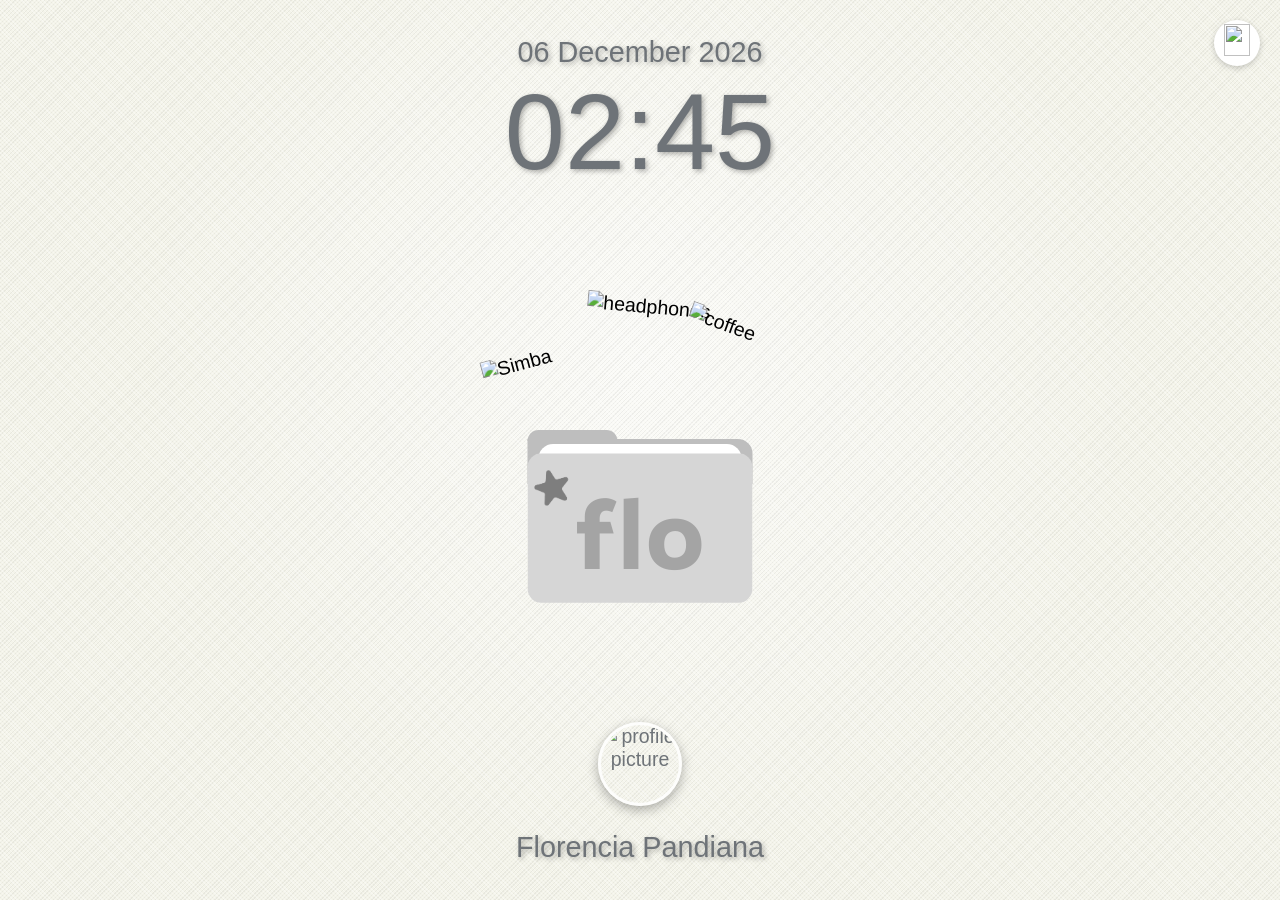
==== commit 5f9b0bfe: "Polish panel layouts and add custom theme toggle icons" ====
--- a/index.html
+++ b/index.html
@@ -19,7 +19,9 @@
 </head>
 
 <body>
-    <button id="themeToggle" class="theme-toggle" title="Toggle dark mode" aria-label="Toggle dark mode">&#127769;</button>
+    <button id="themeToggle" class="theme-toggle" title="Toggle dark mode" aria-label="Toggle dark mode">
+        <img src="moon.png" alt="" class="theme-toggle-icon" id="themeToggleIcon">
+    </button>
 
     <div class="lockscreen" id="lockscreen">
         <div class="date" id="date"></div>
@@ -94,7 +96,6 @@
     <!-- About Me info panel -->
     <div class="info-wrapper" id="infoWrapperAbout" style="display: none;">
         <div class="info-about" id="info-about">
-            <div class="info-header"></div>
             <div class="divider1"></div>
             <img src="close.png" alt="close button" class="close" id="closeAbout">
             <img src="profile.png" alt="Florencia Pandiana" class="info-profile-pic">
@@ -116,13 +117,9 @@
     <!-- Projects info panel -->
     <div class="info-wrapper" id="infoWrapperProject" style="display: none;">
         <div class="info-project" id="info-project">
-            <div class="info-header"></div>
             <div class="divider-project"></div>
             <div class="divider-project2"></div>
             <img src="close.png" alt="close button" class="close" id="closeProject">
-            <button class="proj-sidebar-toggle" id="projSidebarToggle" title="Toggle sidebar">
-                <img src="sidebar.png" alt="Toggle sidebar" class="proj-sidebar-icon">
-            </button>
 
             <div class="proj-list" id="projList">
                 <div class="proj-item selected" data-proj="bharabas">
@@ -148,8 +145,13 @@
                     <img src="bharabas1.png" alt="project image" class="proj-gallery-img" id="projGalleryImg">
                 </div>
                 <div class="proj-gallery-nav">
-                    <button class="proj-nav-btn" id="projPrev">&lt;</button>
-                    <button class="proj-nav-btn" id="projNext">&gt;</button>
+                    <button class="proj-sidebar-toggle" id="projSidebarToggle" title="Toggle sidebar">
+                        <img src="sidebar.png" alt="Toggle sidebar" class="proj-sidebar-icon">
+                    </button>
+                    <div class="proj-nav-arrows">
+                        <button class="proj-nav-btn" id="projPrev">&lt;</button>
+                        <button class="proj-nav-btn" id="projNext">&gt;</button>
+                    </div>
                 </div>
                 <div class="proj-thumbs" id="projThumbs">
                     <img src="bharabas1.png" alt="thumbnail" class="proj-thumb">
@@ -175,10 +177,19 @@
     <!-- More info panel -->
     <div class="info-wrapper" id="infoWrapperSkills" style="display: none;">
         <div class="info-skills" id="info-skills">
-            <div class="info-header"></div>
             <div class="divider-skills"></div>
 
             <div class="list-of-skills" id="listOfSkills">
+                <div class="skill-icon" data-more="experience">
+                    <div class="folder">
+                        <div class="folder-tab"></div>
+                        <div class="folder-body"></div>
+                        <div class="folder-body1"></div>
+                        <div class="folder-body2"><span>flo</span></div>
+                        <img src="star.png" alt="star">
+                    </div>
+                    <span>experience</span>
+                </div>
                 <div class="skill-icon" data-more="certifications">
                     <div class="folder">
                         <div class="folder-tab"></div>
--- a/style.css
+++ b/style.css
@@ -3,51 +3,177 @@
 }
 
 :root {
-  --color-bg-body: #e1ded0;
-  --color-bg-body-highlight: rgba(255, 255, 255, 0.35);
-  --color-bg-body-shadow: rgba(0, 0, 0, 0.05);
-  --color-bg-body-shine: rgba(255, 255, 255, 0.65);
-  --color-text-primary: #444441;
-  --color-text-secondary: #6E7378;
-  --color-text-muted: #8A887F;
-  --color-text-faint: #5F5E5A;
-  --color-border: #B4B2A9;
-  --color-card: #FFFFFF;
-  --color-panel: #edf2f5;
-  --color-header: #c9d4db;
-  --color-neutral-card: #DCDCDC;
-  --color-tag: #EFEDE7;
-  --color-tag-border: #D3D1C7;
-  --color-folder-body: #bebebe;
-  --color-folder-front: #d6d6d6;
-  --color-taskbar: #b1b1b18c;
-  --color-taskbar-hover: #b1b1b1c9;
-  --color-selected: #C4C2B8;
-  --color-accent: #c2893b;
+  --color-body-bg: #f4f4ea;
+  --color-body-texture-highlight: rgba(255, 255, 255, 0.35);
+  --color-body-texture-shadow: rgba(0, 0, 0, 0.05);
+  --color-body-shine: rgba(255, 255, 255, 0.65);
+  --color-todo-bg: #faf8f8;
+  --color-theme-toggle-bg: #FFFFFF;
+  --color-lockscreen-text: #6E7378;
+  --color-folder-tab-bg: #bebebe;
+  --color-folder-body-bg: #bebebe;
+  --color-folder-body1-bg: #ffffff;
+  --color-folder-body2-bg: #d6d6d6;
+  --color-taskbar-bg: #b1b1b18c;
+  --color-dock-icon-bg: #b1b1b18c;
+  --color-dock-icon-hover-bg: #b1b1b1c9;
+  --color-todo-title: #444441;
+  --color-todo-date: #8A887F;
+  --color-todo-day-label: #8A887F;
+  --color-todo-day-num: #444441;
+  --color-todo-today-bg: #c6d1d8;
+  --color-todo-checkbox-border: #B4B2A9;
+  --color-todo-checkbox-bg: #FFFFFF;
+  --color-todo-checkbox-checked-bg: #c6d1d8;
+  --color-todo-checkbox-checked-border: #a8b1b7;
+  --color-todo-label: #444441;
+  --color-folder-icon-label: #6E7378;
+  --color-info-about-bg: #ffffff;
+  --color-divider1: #b8c4cb;
+  --color-info-name: #444441;
+  --color-info-intro: #5F5E5A;
+  --color-skill-badge-text: #6E7378;
+  --color-skill-badge-bg: #EFEDE7;
+  --color-skill-badge-border: #D3D1C7;
+  --color-info-project-bg: #ffffff;
+  --color-divider-project: #b8c4cb;
+  --color-divider-project2: #b8c4cb;
+  --color-proj-sidebar-toggle-bg: #ebebeb;
+  --color-proj-sidebar-toggle-border: #98999a;
+  --color-proj-sidebar-toggle-hover-bg: #FFFFFF;
+  --color-proj-item-text: #646566;
+  --color-proj-item-selected-bg: #c4cacf;
+  --color-proj-dot-bg: #5c5f62;
+  --color-proj-gallery-frame-bg: #d7d9db;
+  --color-proj-nav-btn-bg: #d2d9de;
+  --color-proj-nav-btn-text: #6E7378;
+  --color-proj-thumb-bg: #DCDCDC;
+  --color-proj-thumb-active-border: #6E7378;
+  --color-proj-detail-title: #444441;
+  --color-proj-detail-desc: #5F5E5A;
+  --color-proj-detail-subhead: #444441;
+  --color-proj-detail-list: #5F5E5A;
+  --color-proj-tech-tag-text: #6E7378;
+  --color-proj-tech-tag-bg: #EFEDE7;
+  --color-info-skills-bg: #ffffff;
+  --color-divider-skills: #b8c4cb;
+  --color-skill-icon-text: #6E7378;
+  --color-skill-icon-selected-bg: #bebebe;
+  --color-skill-content-header-bg: #eae8e8;
+  --color-skill-content-title: #444441;
+  --color-skill-content-nav: #6E7378;
+  --color-more-placeholder-text: #6E7378;
+  --color-experience-card-bg: #FFFFFF;
+  --color-experience-accent: #6c8da1;
+  --color-experience-title: #444441;
+  --color-experience-meta: #8A887F;
+  --color-experience-bullets: #6E7378;
+  --color-cert-group-bg: #ebebeb;
+  --color-cert-row-hover-bg: rgba(60, 60, 67, 0.06);
+  --color-portfolio-card-bg: #DCDCDC;
+  --color-portfolio-info-text: #444441;
+  --color-portfolio-subtitle: #6E7378;
+  --color-portfolio-dot-bg: #C6C6C8;
+  --color-portfolio-dot-active-bg: #6c8da1;
+  --color-resume-preview-bg: #FFFFFF;
+  --color-proj-list-bg: rgba(220, 220, 220, 0.661);
+  --color-list-of-skills-bg: rgba(220, 220, 220, 0.661);
+  --color-folder-body2-label: #A4A4A4;
+  --color-todo-checkbox-check: #FFFFFF;
+  --color-todo-label-checked: #A9A7A0;
+  --color-cert-row-icon-text: #FFFFFF;
+  --color-cert-row-border: rgba(60, 60, 67, 0.13);
+  --color-cert-row-title: #1C1C1E;
+  --color-cert-row-chevron: #C6C6C8;
+  --color-cert-row-subtitle: #8A8A8E;
+  --color-resume-download-btn-bg: #D6B27C;
 }
 
 [data-theme="dark"] {
-  --color-bg-body: #23211d;
-  --color-bg-body-highlight: rgba(255, 255, 255, 0.06);
-  --color-bg-body-shadow: rgba(0, 0, 0, 0.35);
-  --color-bg-body-shine: rgba(255, 255, 255, 0.08);
-  --color-text-primary: #EDEBE6;
-  --color-text-secondary: #B8B6B0;
-  --color-text-muted: #9C9A93;
-  --color-text-faint: #A8A6A0;
-  --color-border: #55534C;
-  --color-card: #322F2A;
-  --color-panel: #2C3438;
-  --color-header: #33393C;
-  --color-neutral-card: #3A3733;
-  --color-tag: #3A3733;
-  --color-tag-border: #55534C;
-  --color-folder-body: #55534C;
-  --color-folder-front: #4A4741;
-  --color-taskbar: #1c1b19cc;
-  --color-taskbar-hover: #2a2825e0;
-  --color-selected: #514E47;
-  --color-accent: #c2893b;
+  --color-body-bg: #313334;
+  --color-body-texture-highlight: rgba(255, 255, 255, 0.06);
+  --color-body-texture-shadow: rgba(0, 0, 0, 0.35);
+  --color-body-shine: rgba(255, 255, 255, 0.08);
+  --color-todo-bg: #5b5b5b;
+  --color-theme-toggle-bg: #76726b;
+  --color-lockscreen-text: #ebebeb;
+  --color-folder-tab-bg: #a7a7a7;
+  --color-folder-body-bg: #a7a7a7;
+  --color-folder-body1-bg: #ffffff;
+  --color-folder-body2-bg: #d6d6d6;
+  --color-taskbar-bg: #5b5b5b;
+  --color-dock-icon-bg: #5b5b5b;
+  --color-dock-icon-hover-bg: #2a2825e0;
+  --color-todo-title: #ececec;
+  --color-todo-date: #cecece;
+  --color-todo-day-label: #cecece;
+  --color-todo-day-num: #ececec;
+  --color-todo-today-bg: #939fa6;
+  --color-todo-checkbox-border: #7a7a7a;
+  --color-todo-checkbox-bg: #76726b;
+  --color-todo-checkbox-checked-bg: #939fa6;
+  --color-todo-checkbox-checked-border: #aab5bb;
+  --color-todo-label: #ececec;
+  --color-folder-icon-label: #ebebeb;
+  --color-info-about-bg: #292929;
+  --color-divider1: #7a7a7a;
+  --color-info-name: #ececec;
+  --color-info-intro: #dddbdb;
+  --color-skill-badge-text: #ebebeb;
+  --color-skill-badge-bg: #6f6d6b;
+  --color-skill-badge-border: #a2a2a1;
+  --color-info-project-bg: #292929;
+  --color-divider-project: #7a7a7a;
+  --color-divider-project2: #7a7a7a;
+  --color-proj-sidebar-toggle-bg: rgba(62, 61, 61, 0.3);
+  --color-proj-sidebar-toggle-border: #7a7a7a;
+  --color-proj-sidebar-toggle-hover-bg: #76726b;
+  --color-proj-item-text: #ebebeb;
+  --color-proj-item-selected-bg: #5f5e5c;
+  --color-proj-dot-bg: #dddbdb;
+  --color-proj-gallery-frame-bg: rgba(119, 118, 118, 0.3);
+  --color-proj-nav-btn-bg: rgba(119, 118, 118, 0.3);
+  --color-proj-nav-btn-text: #ebebeb;
+  --color-proj-thumb-bg: #888787;
+  --color-proj-thumb-active-border: #676666;
+  --color-proj-detail-title: #ffffff;
+  --color-proj-detail-desc: #f4f2f2;
+  --color-proj-detail-subhead: #ffffff;
+  --color-proj-detail-list: #dddbdb;
+  --color-proj-tech-tag-text: #ebebeb;
+  --color-proj-tech-tag-bg: rgba(119, 118, 118, 0.3);
+  --color-info-skills-bg: #292929;
+  --color-divider-skills: #7a7a7a;
+  --color-skill-icon-text: #ebebeb;
+  --color-skill-icon-selected-bg: #a7a7a7;
+  --color-skill-content-header-bg: rgba(119, 118, 118, 0.3);
+  --color-skill-content-title: #ececec;
+  --color-skill-content-nav: #ebebeb;
+  --color-more-placeholder-text: #ebebeb;
+  --color-experience-card-bg: #7d7c7b;
+  --color-experience-accent: #bdbdbc;
+  --color-experience-title: #ececec;
+  --color-experience-meta: #cecece;
+  --color-experience-bullets: #ebebeb;
+  --color-cert-group-bg: rgba(119, 118, 118, 0.3);
+  --color-cert-row-hover-bg: rgba(255, 255, 255, 0.08);
+  --color-portfolio-card-bg: rgb(119, 118, 118);
+  --color-portfolio-info-text: #ececec;
+  --color-portfolio-subtitle: #ebebeb;
+  --color-portfolio-dot-bg: #7a7a7a;
+  --color-portfolio-dot-active-bg: #7696a9;
+  --color-resume-preview-bg: #76726b;
+  --color-proj-list-bg: rgba(119, 118, 118, 0.3);
+  --color-list-of-skills-bg: rgba(119, 118, 118, 0.3);
+  --color-folder-body2-label: #A4A4A4;
+  --color-todo-checkbox-check: #FFFFFF;
+  --color-todo-label-checked: #9c9a93;
+  --color-cert-row-icon-text: #FFFFFF;
+  --color-cert-row-border: rgba(255, 255, 255, 0.13);
+  --color-cert-row-title: #ececec;
+  --color-cert-row-chevron: #cecece;
+  --color-cert-row-subtitle: #cecece;
+  --color-resume-download-btn-bg: #7696a9;
 }
 
 html, body {
@@ -57,11 +183,11 @@
 }
 
 body {
-  background-color: var(--color-bg-body);
+  background-color: var(--color-body-bg);
   background-image:
-    repeating-linear-gradient(45deg, var(--color-bg-body-highlight) 0, var(--color-bg-body-highlight) 1px, transparent 1px, transparent 3px),
-    repeating-linear-gradient(-45deg, var(--color-bg-body-shadow) 0, var(--color-bg-body-shadow) 1px, transparent 1px, transparent 3px),
-    radial-gradient(circle at 50% 40%, var(--color-bg-body-shine), rgba(255, 255, 255, 0) 60%);
+    repeating-linear-gradient(45deg, var(--color-body-texture-highlight) 0, var(--color-body-texture-highlight) 1px, transparent 1px, transparent 3px),
+    repeating-linear-gradient(-45deg, var(--color-body-texture-shadow) 0, var(--color-body-texture-shadow) 1px, transparent 1px, transparent 3px),
+    radial-gradient(circle at 50% 40%, var(--color-body-shine), rgba(255, 255, 255, 0) 60%);
   font-family: -apple-system, BlinkMacSystemFont, "SF Pro Display", "Helvetica Neue", Arial, sans-serif;
   transition: background-color 0.3s ease;
 }
@@ -80,11 +206,21 @@
   justify-content: center;
   border: none;
   border-radius: 50%;
-  background-color: var(--color-card);
+  background-color: var(--color-theme-toggle-bg);
   box-shadow: 0 0.1rem 0.35rem rgba(0, 0, 0, 0.2);
   font-size: 1.1rem;
   cursor: pointer;
   transition: transform 0.2s ease, background-color 0.3s ease;
+}
+
+.theme-toggle-icon {
+  position: static;
+  top: auto;
+  left: auto;
+  transform: none;
+  width: 85%;
+  height: 85%;
+  object-fit: contain;
 }
 
 .theme-toggle:hover {
@@ -162,7 +298,7 @@
   padding: clamp(1.5rem, min(5vw, 4dvh), 4rem);
   box-sizing: border-box;
   text-align: center;
-  color: var(--color-text-secondary);
+  color: var(--color-lockscreen-text);
   transition: opacity 0.4s ease;
 }
 
@@ -237,7 +373,7 @@
   position: relative;
   width: 40%;
   height: 6%;
-  background-color: var(--color-folder-body);
+  background-color: var(--color-folder-tab-bg);
   margin-bottom: -1%;
   border-radius: 0.75rem 0.75rem 0 0;
   transition: height 0.4s ease, margin-bottom 0.4s ease, border-radius 0.4s ease;
@@ -247,7 +383,7 @@
   position: relative;
   width: 100%;
   height: 25%;
-  background-color: var(--color-folder-body);
+  background-color: var(--color-folder-body-bg);
   border-radius: 0 0.75rem 0 0;
   transition: height 0.4s ease, border-radius 0.4s ease;
 }
@@ -261,7 +397,7 @@
   top: 8%;
   width: 90%;
   height: 30%;
-  background-color: #ffffff;
+  background-color: var(--color-folder-body1-bg);
   border-radius: 0.75rem;
   z-index: 1;
   transition: height 0.4s ease, border-radius 0.4s ease;
@@ -276,11 +412,11 @@
   left: 0;
   width: 100%;
   height: 83%;
-  background-color: var(--color-folder-front);
+  background-color: var(--color-folder-body2-bg);
   border-radius: 0.75rem;
   z-index: 3;
   font-family: "Palanquin Dark", sans-serif;
-  color: #A4A4A4;
+  color: var(--color-folder-body2-label);
   font-size: 45cqw;
   font-weight: 500;
   clip-path: polygon(0% 0%, 100% 0%, 100% 100%, 0% 100%);
@@ -313,7 +449,7 @@
   bottom: 1.5rem;
   width: clamp(13rem, 34vw, 26rem);
   height: 4.5rem;
-  background-color: var(--color-taskbar);
+  background-color: var(--color-taskbar-bg);
   border-radius: 1rem;
   box-sizing: border-box;
 }
@@ -326,7 +462,7 @@
   display: flex;
   align-items: center;
   justify-content: center;
-  background-color: var(--color-taskbar);
+  background-color: var(--color-dock-icon-bg);
   border-radius: 1rem;
   box-sizing: border-box;
   cursor: pointer;
@@ -336,7 +472,7 @@
 
 .dock-icon:hover {
   transform: translateY(-0.3rem);
-  background-color: var(--color-taskbar-hover);
+  background-color: var(--color-dock-icon-hover-bg);
 }
 
 .dock-icon img {
@@ -371,11 +507,11 @@
 }
 
 .todo {
-  background-color: #f3f3f3;
-  position: absolute;
-  top: calc(40% - 3rem);
+  background-color: var(--color-todo-bg);
+  position: absolute;
+  top: 50%;
   left: 50%;
-  transform: translate(-50%);
+  transform: translate(-50%, -50%);
   width: clamp(18rem, 46vw, 36rem);
   height: 40%;
   border-radius: 1rem;
@@ -398,12 +534,12 @@
 .todo-title {
   margin: 0;
   font-size: clamp(1rem, 2.2vh, 1.3rem);
-  color: var(--color-text-primary);
+  color: var(--color-todo-title);
 }
 
 .todo-date {
   font-size: clamp(0.65rem, 1.3vh, 0.8rem);
-  color: var(--color-text-muted);
+  color: var(--color-todo-date);
   white-space: nowrap;
 }
 
@@ -426,17 +562,17 @@
 
 .todo-day-label {
   font-size: clamp(0.6rem, 1.1vh, 0.75rem);
-  color: var(--color-text-muted);
+  color: var(--color-todo-day-label);
 }
 
 .todo-day-num {
   font-size: clamp(0.85rem, 1.6vh, 1.05rem);
-  color: var(--color-text-primary);
+  color: var(--color-todo-day-num);
   font-weight: 500;
 }
 
 .todo-day.today {
-  background-color: #c6d1d8;
+  background-color: var(--color-todo-today-bg);
   box-shadow: 0 0.05rem 0.2rem rgba(0, 0, 0, 0.08);
 }
 
@@ -463,30 +599,30 @@
   width: 1.1rem;
   height: 1.1rem;
   flex-shrink: 0;
-  border: 1.5px solid var(--color-border);
+  border: 1.5px solid var(--color-todo-checkbox-border);
   border-radius: 0.3rem;
-  background-color: var(--color-card);
+  background-color: var(--color-todo-checkbox-bg);
   cursor: pointer;
   display: flex;
   align-items: center;
   justify-content: center;
   font-size: 0.75rem;
-  color: #FFFFFF;
+  color: var(--color-todo-checkbox-check);
   transition: background-color 0.2s ease, border-color 0.2s ease;
 }
 
 .todo-checkbox.checked {
-  background-color: #c6d1d8;
-  border-color: #a8b1b7;
+  background-color: var(--color-todo-checkbox-checked-bg);
+  border-color: var(--color-todo-checkbox-checked-border);
 }
 
 .todo-label {
   font-size: clamp(0.75rem, 1.4vh, 0.9rem);
-  color: var(--color-text-primary);
+  color: var(--color-todo-label);
 }
 
 .todo-label.checked {
-  color: #A9A7A0;
+  color: var(--color-todo-label-checked);
   text-decoration: line-through;
 }
 
@@ -496,7 +632,7 @@
   align-items: center;
   gap: 0.3rem;
   font-size: 0.9rem;
-  color: var(--color-text-secondary);
+  color: var(--color-folder-icon-label);
 }
 
 .whole-folder .folder {
@@ -528,13 +664,13 @@
   left: -2%;
   height: 2.8rem;
   width: 103%;
-  font-size: 1.28rem;
+  font-size: 1.5rem;
   border-radius: 0.32rem;
 }
 
 .whole-folder img {
-  width: 1.04rem;
-  top: 0.64rem;
+  width: 1rem;
+  top: 0.67rem;
 }
 
 /*---mini folder "opened" morph---*/
@@ -584,8 +720,8 @@
 
 .whole-folder .folder.opened img {
   top: 0.9rem;
-  left: -0.15rem;
-  width: 0.9rem;
+  /* left: rem; */
+  width: 1rem;
   transform: perspective(120px) rotateX(-30deg);
 }
 
@@ -613,8 +749,7 @@
 
 .close {
   position: absolute;
-  top: calc(max(7%, 2.7rem) / 2);
-  transform: translateY(-50%);
+  top: 1.25rem;
   left: 2.5%;
   width: 1rem;
   height: 1rem;
@@ -625,7 +760,7 @@
 }
 
 .close:hover {
-  transform: translateY(-50%) scale(1.1);
+  transform: scale(1.1);
 }
 
 .taskbar-smiski {
@@ -641,22 +776,13 @@
   pointer-events: none;
 }
 
-.info-header {
-  position: relative;
-  width: 100%;
-  height: 7%;
-  min-height: 2.7rem;
-  background-color: var(--color-header);
-  border-radius: 1.5rem 1.5rem 0rem 0rem;
-}
-
 /*---about me panel---*/
 
 .info-about {
   position: relative;
   width: 80%;
   height: 80%;
-  background-color: var(--color-panel);
+  background-color: var(--color-info-about-bg);
   border-radius: 1.5rem;
   overflow: hidden;
 }
@@ -668,11 +794,13 @@
 }
 
 .divider1 {
-  position: relative;
+  position: absolute;
+  top: 50%;
+  transform: translateY(-50%);
   left: min(40%, 25rem);
-  height: 93%;
+  height: 90%;
   width: 1px;
-  background-color: var(--color-border);
+  background-color: var(--color-divider1);
 }
 
 .info-profile-pic {
@@ -705,7 +833,7 @@
   margin: 0;
   flex-shrink: 0;
   font-size: clamp(1rem, 2.2vh + 0.3vw, 1.6rem);
-  color: var(--color-text-primary);
+  color: var(--color-info-name);
   text-align: center;
 }
 
@@ -722,7 +850,7 @@
   margin: 0;
   font-size: clamp(0.7rem, 1.3vh + 0.2vw, 1.1rem);
   line-height: 1.5;
-  color: var(--color-text-faint);
+  color: var(--color-info-intro);
 }
 
 .about-skills-network {
@@ -736,9 +864,9 @@
 .skill-badge {
   display: inline-block;
   font-size: clamp(0.65rem, 1.3vh, 0.85rem);
-  color: var(--color-text-secondary);
-  background-color: var(--color-tag);
-  border: 1px solid var(--color-tag-border);
+  color: var(--color-skill-badge-text);
+  background-color: var(--color-skill-badge-bg);
+  border: 1px solid var(--color-skill-badge-border);
   padding: 0.3rem 0.9rem;
   border-radius: 1rem;
   cursor: default;
@@ -750,32 +878,32 @@
 }
 
 .skill-badge[data-skill="HTML"]:hover {
-  background-color: #E44D26;
-  border-color: #E44D26;
+  background-color: #dc8974;
+  border-color: #dc674a;
   color: #FFFFFF;
 }
 
 .skill-badge[data-skill="CSS"]:hover {
-  background-color: #264DE4;
-  border-color: #264DE4;
+  background-color: #768ad9;
+  border-color: #5573e7;
   color: #FFFFFF;
 }
 
 .skill-badge[data-skill="JavaScript"]:hover {
-  background-color: #F0DB4F;
-  border-color: #F0DB4F;
+  background-color: #e8dfa9;
+  border-color: #e4d679;
   color: #444441;
 }
 
 .skill-badge[data-skill="Java"]:hover {
-  background-color: #E76F00;
-  border-color: #E76F00;
+  background-color: #e5a86f;
+  border-color: #e08733;
   color: #FFFFFF;
 }
 
 .skill-badge[data-skill="SQL"]:hover {
-  background-color: #4479A1;
-  border-color: #4479A1;
+  background-color: #6d8faa;
+  border-color: #4c7da2;
   color: #FFFFFF;
 }
 
@@ -785,52 +913,51 @@
   position: relative;
   width: 100%;
   height: 100%;
-  background-color: var(--color-panel);
+  background-color: var(--color-info-project-bg);
   border-radius: 1.5rem;
   overflow: hidden;
 }
 
 .divider-project {
   position: absolute;
-  top: max(7%, 2.7rem);
-  bottom: 1%;
+  top: 50%;
+  transform: translateY(-50%);
+  height: 90%;
   left: min(65%, 45rem);
   width: 1px;
-  background-color: var(--color-border);
+  background-color: var(--color-divider-project);
   transition: left 0.6s ease;
 }
 
 .divider-project2 {
   position: absolute;
-  top: max(7%, 2.7rem);
-  bottom: 1%;
+  top: 50%;
+  transform: translateY(-50%);
+  height: 90%;
   left: min(20%, 10rem);
   width: 1px;
-  background-color: var(--color-border);
+  background-color: var(--color-divider-project2);
 }
 
 .proj-sidebar-toggle {
-  position: absolute;
-  top: calc(max(7%, 2.7rem) + 0.5rem);
-  right: calc(100% - min(20%, 10rem) + 1%);
-  z-index: 5;
   display: flex;
   align-items: center;
   justify-content: center;
-  width: 1.6rem;
-  height: 1.6rem;
-  background-color: #ebebeb;
-  border: 1px solid #98999a;
+  width: 1.8rem;
+  height: 1.8rem;
+  background-color: var(--color-proj-sidebar-toggle-bg);
+  border: 1px solid var(--color-proj-sidebar-toggle-border);
   border-radius: 0.4rem;
   cursor: pointer;
   padding: 0.3rem;
   box-sizing: border-box;
-  transition: background-color 0.2s ease, top 0.6s ease, left 0.6s ease, right 0.6s ease;
+  transition: background-color 0.2s ease, transform 0.15s ease, box-shadow 0.15s ease;
 }
 
 .proj-sidebar-toggle:hover {
-  background-color: var(--color-card);
-  box-shadow: 0 0.05rem 0.2rem rgba(0, 0, 0, 0.25);
+  background-color: var(--color-proj-sidebar-toggle-hover-bg);
+  transform: scale(1.08);
+  box-shadow: 0 0.08rem 0.3rem rgba(0, 0, 0, 0.2);
 }
 
 .proj-sidebar-icon {
@@ -852,23 +979,17 @@
   left: min(45%, 30rem);
 }
 
-.info-project.sidebar-collapsed .proj-sidebar-toggle {
-  top: calc(max(7%, 2.7rem) + 1rem + 0.5rem);
-  left: calc(1% + 1rem + 0.5rem);
-  right: auto;
-}
-
 .proj-list {
   position: absolute;
   left: 1%;
   right: calc(100% - min(20%, 10rem) + 1%);
-  top: calc(max(7%, 2.7rem) + 2.6rem);
-  bottom: 5%;
+  top: 2.5rem;
+  bottom: 1rem;
   display: flex;
   flex-direction: column;
   gap: 0.6rem;
   overflow-y: auto;
-  background-color: rgba(172, 171, 171, 0.35);
+  background-color: var(--color-proj-list-bg);
   border-radius: 0.6rem;
   padding: 0.75rem 0.5rem;
   box-sizing: border-box;
@@ -879,21 +1000,21 @@
   align-items: center;
   gap: 0.4rem;
   font-size: 0.75rem;
-  color: var(--color-text-secondary);
+  color: var(--color-proj-item-text);
   cursor: pointer;
   padding: 0.25rem 0.4rem;
   border-radius: 0.4rem;
 }
 
 .proj-item.selected {
-  background-color: var(--color-selected);
+  background-color: var(--color-proj-item-selected-bg);
 }
 
 .proj-dot {
   width: 0.5rem;
   height: 0.5rem;
   border-radius: 50%;
-  background-color: #5c5f62;
+  background-color: var(--color-proj-dot-bg);
   flex-shrink: 0;
 }
 
@@ -901,8 +1022,8 @@
   position: absolute;
   left: min(20%, 10rem);
   width: calc(min(65%, 45rem) - min(20%, 10rem) - 2rem);
-  top: calc(max(7%, 2.7rem) + 1rem);
-  bottom: calc(max(7%, 2.7rem) + 1rem);
+  top: 2.5rem;
+  bottom: 1rem;
   margin-left: 1rem;
   display: flex;
   flex-direction: column;
@@ -919,7 +1040,7 @@
   width: 100%;
   flex: 1;
   min-height: 0;
-  background-color: #cbcbcb;
+  background-color: var(--color-proj-gallery-frame-bg);
   border-radius: 0.6rem;
   display: flex;
   align-items: center;
@@ -945,9 +1066,17 @@
 
 .proj-gallery-nav {
   display: flex;
+  align-items: center;
+  justify-content: space-between;
+  gap: 1rem;
+  flex-shrink: 0;
+}
+
+.proj-nav-arrows {
+  display: flex;
   justify-content: center;
   gap: 1rem;
-  flex-shrink: 0;
+  flex: 1;
 }
 
 .proj-nav-btn {
@@ -956,13 +1085,13 @@
   justify-content: center;
   width: 1.8rem;
   height: 1.8rem;
-  background-color: var(--color-card);
+  background-color: var(--color-proj-nav-btn-bg);
   border: none;
   border-radius: 0.4rem;
   box-shadow: 0 0.05rem 0.2rem rgba(0, 0, 0, 0.15);
   font-size: 0.9rem;
   font-weight: 700;
-  color: var(--color-text-secondary);
+  color: var(--color-proj-nav-btn-text);
   cursor: pointer;
   padding: 0;
   transition: transform 0.15s ease, box-shadow 0.15s ease;
@@ -985,7 +1114,7 @@
   width: 3rem;
   height: 2.2rem;
   object-fit: contain;
-  background-color: var(--color-neutral-card);
+  background-color: var(--color-proj-thumb-bg);
   border-radius: 0.3rem;
   padding: 0.15rem;
   box-sizing: border-box;
@@ -999,14 +1128,14 @@
 }
 
 .proj-thumb.active {
-  border-color: var(--color-text-secondary);
+  border-color: var(--color-proj-thumb-active-border);
 }
 
 .proj-detail {
   position: absolute;
   left: min(65%, 45rem);
   right: 3%;
-  top: calc(max(7%, 2.7rem) + 1rem);
+  top: 2.5rem;
   bottom: 5%;
   margin-left: 1rem;
   overflow-y: auto;
@@ -1020,20 +1149,20 @@
 .proj-detail-title {
   margin: 0 0 0.75rem;
   font-size: clamp(1rem, 2.2vh, 1.5rem);
-  color: var(--color-text-primary);
+  color: var(--color-proj-detail-title);
 }
 
 .proj-detail-desc-text {
   margin: 0;
   font-size: clamp(0.7rem, 1.3vh, 1rem);
   line-height: 1.6;
-  color: var(--color-text-faint);
+  color: var(--color-proj-detail-desc);
 }
 
 .proj-detail-subhead {
   margin: 1rem 0 0.5rem;
   font-size: clamp(0.85rem, 1.6vh, 1.1rem);
-  color: var(--color-text-primary);
+  color: var(--color-proj-detail-subhead);
 }
 
 .proj-detail-list {
@@ -1041,7 +1170,7 @@
   padding-left: 1.2rem;
   font-size: clamp(0.7rem, 1.3vh, 1rem);
   line-height: 1.6;
-  color: var(--color-text-faint);
+  color: var(--color-proj-detail-list);
 }
 
 .proj-tech-list {
@@ -1052,8 +1181,8 @@
 
 .proj-tech-tag {
   font-size: clamp(0.6rem, 1.1vh, 0.8rem);
-  color: var(--color-text-secondary);
-  background-color: var(--color-tag);
+  color: var(--color-proj-tech-tag-text);
+  background-color: var(--color-proj-tech-tag-bg);
   padding: 0.2rem 0.6rem;
   border-radius: 1rem;
 }
@@ -1075,16 +1204,12 @@
     display: none;
   }
 
-  .proj-sidebar-toggle {
-    right: calc(100% - 38% + 1%);
-  }
-
   .proj-gallery {
     left: 38%;
     right: 3%;
     width: auto;
     margin-left: 1rem;
-    top: calc(max(7%, 2.7rem) + 1rem);
+    top: 2.5rem;
     bottom: 38%;
   }
 
@@ -1111,7 +1236,7 @@
   position: relative;
   width: 100%;
   height: 100%;
-  background-color: var(--color-panel);
+  background-color: var(--color-info-skills-bg);
   border-radius: 1.5rem;
   overflow: hidden;
   transition: width 0.4s ease, height 0.4s ease;
@@ -1124,18 +1249,19 @@
 
 .divider-skills {
   position: absolute;
-  top: max(7%, 2.7rem);
-  bottom: 1%;
+  top: 50%;
+  transform: translateY(-50%);
+  height: 90%;
   left: min(20%, 10rem);
   width: 1px;
-  background-color: var(--color-border);
+  background-color: var(--color-divider-skills);
 }
 
 .list-of-skills {
   position: absolute;
   left: 1%;
   right: calc(100% - min(20%, 10rem) + 1%);
-  top: calc(max(7%, 2.7rem) + 1rem);
+  top: 2.5rem;
   bottom: 5%;
   display: flex;
   flex-direction: column;
@@ -1143,7 +1269,7 @@
   gap: 1rem;
   overflow-y: auto;
   box-sizing: border-box;
-  background-color: rgba(220, 220, 220, 0.35);
+  background-color: var(--color-list-of-skills-bg);
   padding: 2rem 0 0.5rem;
   border-radius: 0.6rem;
 }
@@ -1154,10 +1280,10 @@
   align-items: center;
   gap: 0.2rem;
   font-size: 0.7rem;
-  color: var(--color-text-secondary);
+  color: var(--color-skill-icon-text);
   flex-shrink: 0;
   cursor: pointer;
-  width: 3.9rem;
+  width: 4.4rem;
 }
 
 .list-of-skills .folder {
@@ -1165,37 +1291,42 @@
   top: auto;
   left: auto;
   transform: none;
-  width: 3.5rem;
-  height: 2.8rem;
+  width: 4rem;
+  height: 4rem;
+}
+
+.list-of-skills .folder.opened {
+ width: 4.4rem;
+  height: 3.52rem;
 }
 
 .list-of-skills .folder-tab {
-  height: 0.15rem;
+  height: 0.21rem;
 }
 
 .list-of-skills .folder-body {
-  height: 2rem;
+  height: 2.86rem;
   border-radius: 0 0.25rem 0.25rem 0.25rem;
 }
 
 .list-of-skills .folder-body1 {
-  top: 0.25rem;
-  height: 1.65rem;
+  top: 0.36rem;
+  height: 2.36rem;
   border-radius: 0.25rem;
 }
 
 .list-of-skills .folder-body2 {
-  top: 0.4rem;
+  top: 0.57rem;
   left: -2%;
-  height: 1.9rem;
+  height: 2.71rem;
   width: 103%;
-  font-size: 0.9rem;
+  font-size: 1.5rem;
   border-radius: 0.25rem;
 }
 
 .list-of-skills img {
-  width: 0.7rem;
-  top: 0.5rem;
+  width: 1rem;
+  top: 0.71rem;
 }
 
 .list-of-skills .folder,
@@ -1207,19 +1338,14 @@
   transition: width 0.4s ease, height 0.4s ease, top 0.4s ease, left 0.4s ease, margin-bottom 0.4s ease, border-radius 0.4s ease, clip-path 0.4s ease, transform 0.4s ease, background-color 0.2s ease;
 }
 
-.list-of-skills .folder.opened {
-  width: 3.9rem;
-  height: 3.1rem;
-}
-
 .list-of-skills .folder.opened .folder-tab {
-  height: 0.27rem;
-  margin-bottom: -0.07rem;
-  border-radius: 0.15rem 0.15rem 0 0;
+  height: 0.3rem;
+  margin-bottom: -0.08rem;
+  border-radius: 0.16rem 0.16rem 0 0;
 }
 
 .list-of-skills .folder.opened .folder-body {
-  height: 2.2rem;
+  height: 2.52rem;
   border-radius: 0 0.25rem;
 }
 
@@ -1229,24 +1355,28 @@
 }
 
 .list-of-skills .folder.opened .folder-body2 {
-  top: 0.6rem;
+  top: 0.7rem;
   left: -8%;
   width: 116%;
-  height: 2.2rem;
-  border-radius: 0.25rem;
+  height: 2.52rem;
+  border-radius: 0.28rem;
   clip-path: polygon(0% 0%, 100% 0%, 93% 100%, 7% 100%);
 }
 
+.list-of-skills .folder.opened .folder-body2 span {
+  transform: perspective(120px) rotateX(-30deg);
+}
+
 .list-of-skills .folder.opened img {
-  top: 0.8rem;
-  left: -0.13rem;
-  width: 0.65rem;
+  top: 0.9rem;
+  /* left: -0.15rem; */
+  width: 0.9rem;
   transform: perspective(120px) rotateX(-30deg);
 }
 
 .skill-icon.selected .folder-body,
 .skill-icon.selected .folder-body1 {
-  background-color: var(--color-selected);
+  background-color: var(--color-skill-icon-selected-bg);
 }
 
 .skill-content {
@@ -1264,14 +1394,14 @@
   gap: 0.5rem;
   margin-bottom: 0.75rem;
   padding: 0.5rem 0.9rem;
-  background-color: var(--color-neutral-card);
+  background-color: var(--color-skill-content-header-bg);
   border-radius: 0.6rem;
 }
 
 .skill-content-title {
   margin: 0;
   font-size: 1.1rem;
-  color: var(--color-text-primary);
+  color: var(--color-skill-content-title);
 }
 
 .skill-content-nav {
@@ -1279,7 +1409,7 @@
   border: none;
   font-size: 1rem;
   font-weight: 700;
-  color: var(--color-text-secondary);
+  color: var(--color-skill-content-nav);
   cursor: pointer;
   padding: 0.1rem 0.4rem;
   flex-shrink: 0;
@@ -1323,7 +1453,7 @@
   box-sizing: border-box;
   text-align: center;
   font-size: clamp(0.75rem, 1.4vh, 1rem);
-  color: var(--color-text-secondary);
+  color: var(--color-more-placeholder-text);
 }
 
 /*---skill content: smooth fade whenever the panel content swaps---*/
@@ -1402,6 +1532,55 @@
   top: 0.8rem;
 }
 
+/*---experience: job cards---*/
+
+.experience-list {
+  width: 100%;
+  height: 100%;
+  overflow-y: auto;
+  box-sizing: border-box;
+  padding: 1rem;
+  display: flex;
+  flex-direction: column;
+  gap: 0.9rem;
+}
+
+.experience-card {
+  background-color: var(--color-experience-card-bg);
+  border-radius: 0.6rem;
+  padding: 0.9rem 1rem;
+  box-shadow: 0 0.05rem 0.2rem rgba(0, 0, 0, 0.1);
+  border-left: 0.3rem solid var(--color-experience-accent);
+}
+
+.experience-title {
+  margin: 0;
+  font-size: clamp(0.85rem, 1.6vh, 1.05rem);
+  color: var(--color-experience-title);
+}
+
+.experience-meta {
+  margin: 0.3rem 0 0;
+  font-size: clamp(0.65rem, 1.2vh, 0.8rem);
+  color: var(--color-experience-meta);
+}
+
+.experience-bullets {
+  margin: 0.6rem 0 0;
+  padding-left: 1.1rem;
+  font-size: clamp(0.7rem, 1.3vh, 0.85rem);
+  line-height: 1.5;
+  color: var(--color-experience-bullets);
+}
+
+.experience-bullets li {
+  margin-bottom: 0.3rem;
+}
+
+.experience-bullets li:last-child {
+  margin-bottom: 0;
+}
+
 /*---certifications: iOS-style grouped list---*/
 
 .cert-list {
@@ -1414,7 +1593,7 @@
 }
 
 .cert-group {
-  background-color: var(--color-tag);
+  background-color: var(--color-cert-group-bg);
   border-radius: 0.8rem;
   overflow: hidden;
 }
@@ -1429,7 +1608,7 @@
 }
 
 .cert-row:hover {
-  background-color: rgba(60, 60, 67, 0.06);
+  background-color: var(--color-cert-row-hover-bg);
 }
 
 .cert-row.no-subtitle {
@@ -1445,7 +1624,7 @@
   height: 1.6rem;
   margin: 0.55rem 0;
   border-radius: 0.45rem;
-  color: #FFFFFF;
+  color: var(--color-cert-row-icon-text);
   display: flex;
   align-items: center;
   justify-content: center;
@@ -1469,7 +1648,7 @@
 }
 
 .cert-row:not(:last-child) .cert-row-main {
-  border-bottom: 1px solid rgba(60, 60, 67, 0.13);
+  border-bottom: 1px solid var(--color-cert-row-border);
 }
 
 .cert-row-head {
@@ -1482,12 +1661,12 @@
   margin: 0;
   flex: 1;
   font-size: clamp(0.75rem, 1.4vh, 0.9rem);
-  color: #1C1C1E;
+  color: var(--color-cert-row-title);
 }
 
 .cert-row-chevron {
   font-size: 1rem;
-  color: #C6C6C8;
+  color: var(--color-cert-row-chevron);
   transition: transform 0.4s cubic-bezier(0.34, 1.56, 0.64, 1);
   flex-shrink: 0;
 }
@@ -1513,7 +1692,7 @@
 .cert-row-subtitle {
   margin: 0.35rem 0 0;
   font-size: clamp(0.7rem, 1.2vh, 0.8rem);
-  color: #8A8A8E;
+  color: var(--color-cert-row-subtitle);
 }
 
 @keyframes cert-list-in {
@@ -1559,7 +1738,7 @@
   padding: 0.4rem;
   box-sizing: border-box;
   border-radius: 1.2rem;
-  background-color: var(--color-neutral-card);
+  background-color: var(--color-portfolio-card-bg);
   display: flex;
   flex-direction: column;
   align-items: stretch;
@@ -1604,7 +1783,7 @@
   width: 100%;
   max-width: 22rem;
   text-align: center;
-  color: var(--color-text-primary);
+  color: var(--color-portfolio-info-text);
 }
 
 .portfolio-card-title {
@@ -1616,7 +1795,7 @@
 .portfolio-card-subtitle {
   margin: 0.25rem 0 0;
   font-size: 0.75rem;
-  color: var(--color-text-secondary);
+  color: var(--color-portfolio-subtitle);
 }
 
 .portfolio-nav {
@@ -1635,12 +1814,12 @@
   width: 0.4rem;
   height: 0.4rem;
   border-radius: 50%;
-  background-color: #C6C6C8;
+  background-color: var(--color-portfolio-dot-bg);
   transition: background-color 0.2s ease, transform 0.2s ease;
 }
 
 .portfolio-dot.active {
-  background-color: var(--color-accent);
+  background-color: var(--color-portfolio-dot-active-bg);
   transform: scale(1.3);
 }
 
@@ -1661,7 +1840,7 @@
   flex: 1;
   height: 100%;
   max-width: 42rem;
-  background-color: var(--color-card);
+  background-color: var(--color-resume-preview-bg);
   border-radius: 0.6rem;
   box-shadow: 0 0.15rem 0.5rem rgba(0, 0, 0, 0.12);
   overflow: hidden;
@@ -1686,7 +1865,7 @@
   justify-content: center;
   width: 2.6rem;
   height: 2.6rem;
-  background-color: #D6B27C;
+  background-color: var(--color-resume-download-btn-bg);
   border-radius: 0.6rem;
   text-decoration: none;
   box-shadow: 0 0.1rem 0.3rem rgba(0, 0, 0, 0.15);
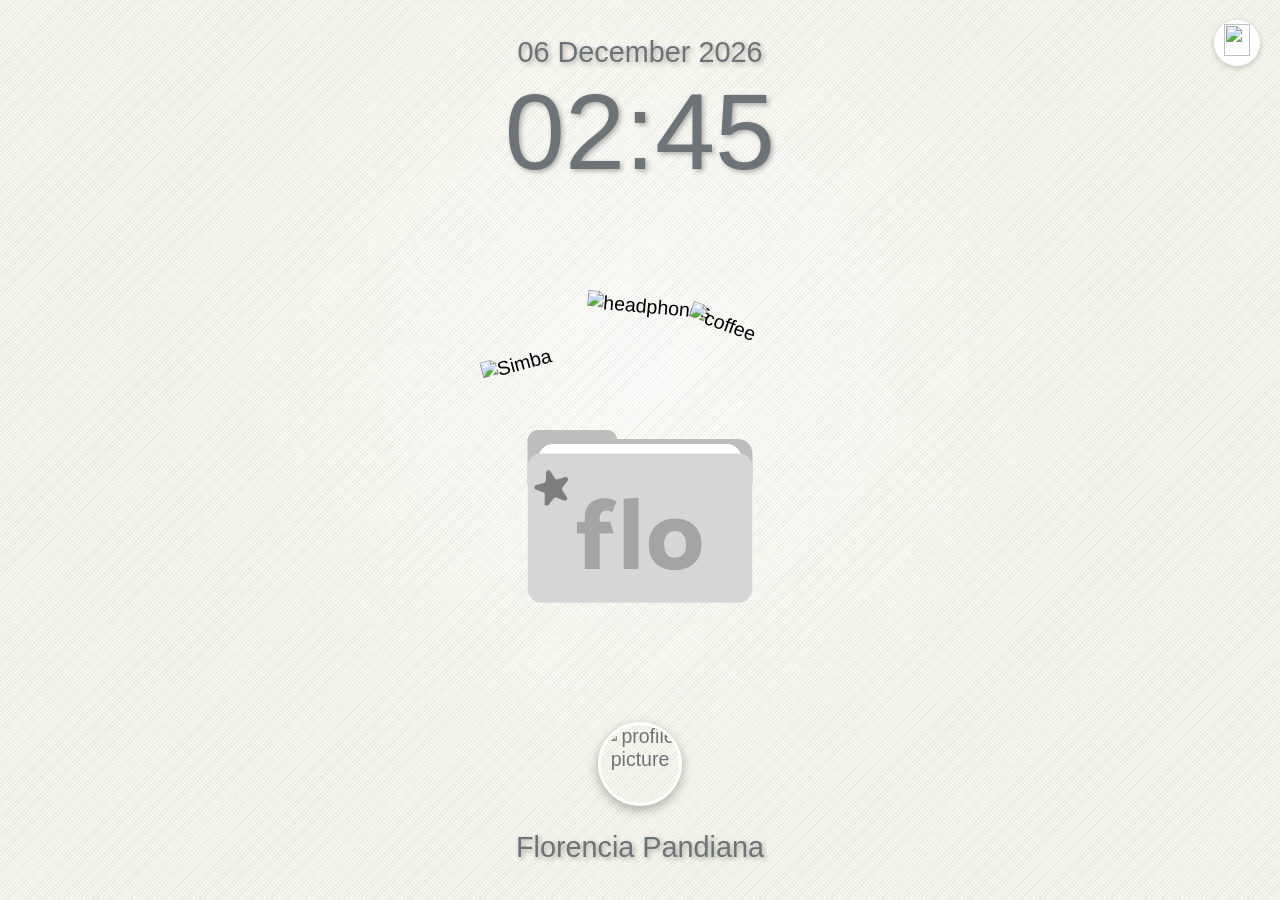
==== commit 2e197a06: "Compress oversized images and polish panel spacing" ====
--- a/index.html
+++ b/index.html
@@ -33,7 +33,7 @@
     <div class="homescreen" id="homescreen" style="display: none;">
         <div class="taskbar"></div>
         <img src="smiski.png" alt="smiski" class="taskbar-smiski">
-        <a href="mailto:flo.pandiana@gmail.com" class="dock-icon dock-icon-gmail" title="Email me">
+        <a href="mailto:florencia.pandiana@gmail.com" class="dock-icon dock-icon-gmail" title="Email me">
             <img src="gmail.png" alt="Gmail">
         </a>
         <a href="https://www.linkedin.com/in/florencia-pandiana-a097b9312/" target="_blank" rel="noopener" class="dock-icon dock-icon-linkedin" title="LinkedIn">
--- a/style.css
+++ b/style.css
@@ -749,8 +749,8 @@
 
 .close {
   position: absolute;
-  top: 1.25rem;
-  left: 2.5%;
+  top: 1rem;
+  left: 1rem;
   width: 1rem;
   height: 1rem;
   object-fit: contain;
@@ -984,7 +984,7 @@
   left: 1%;
   right: calc(100% - min(20%, 10rem) + 1%);
   top: 2.5rem;
-  bottom: 1rem;
+  bottom: 2.5rem;
   display: flex;
   flex-direction: column;
   gap: 0.6rem;
@@ -1262,7 +1262,7 @@
   left: 1%;
   right: calc(100% - min(20%, 10rem) + 1%);
   top: 2.5rem;
-  bottom: 5%;
+  bottom: 2.5rem;
   display: flex;
   flex-direction: column;
   align-items: center;
@@ -1443,6 +1443,32 @@
   height: 100%;
 }
 
+@media (max-width: 700px) {
+  .divider-skills {
+    display: none;
+  }
+
+  .list-of-skills {
+    left: 3%;
+    right: 3%;
+    top: 2.5rem;
+    bottom: 45%;
+    display: grid;
+    grid-template-columns: repeat(2, 1fr);
+    align-content: start;
+    justify-items: center;
+    gap: 0.75rem 0.5rem;
+  }
+
+  .skill-content {
+    left: 3%;
+    right: 3%;
+    top: 57%;
+    height: auto;
+    bottom: 5%;
+  }
+}
+
 .more-placeholder {
   width: 100%;
   height: 100%;
@@ -1480,12 +1506,6 @@
   padding: 0.5rem 4rem;
   box-sizing: border-box;
   overflow: hidden;
-}
-
-@media (max-width: 500px) {
-  .empty-state-icons .skill-icon {
-    transform: scale(0.7);
-  }
 }
 
 .empty-state-icons .skill-icon {
@@ -1530,6 +1550,17 @@
 .empty-state-icons img {
   width: 1.3rem;
   top: 0.8rem;
+}
+
+@media (max-width: 700px) {
+  .empty-state-icons {
+    display: grid;
+    grid-template-columns: repeat(2, 1fr);
+    justify-items: center;
+    align-content: center;
+    gap: 1rem;
+    padding: 1rem;
+  }
 }
 
 /*---experience: job cards---*/
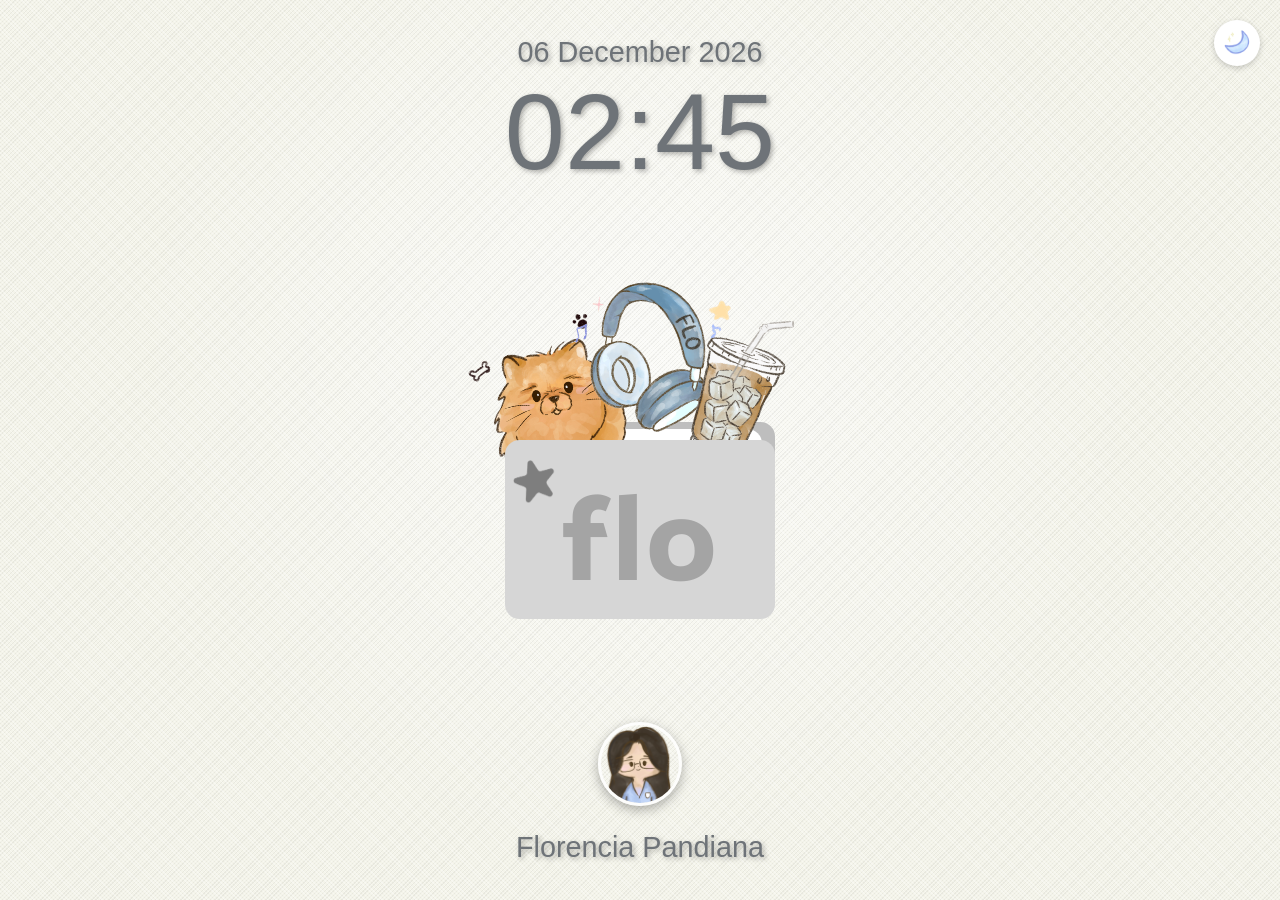
==== commit 7cca6c91: "Finalizing layout" ====
--- a/index.html
+++ b/index.html
@@ -96,11 +96,13 @@
     <!-- About Me info panel -->
     <div class="info-wrapper" id="infoWrapperAbout" style="display: none;">
         <div class="info-about" id="info-about">
-            <div class="divider1"></div>
             <img src="close.png" alt="close button" class="close" id="closeAbout">
-            <img src="profile.png" alt="Florencia Pandiana" class="info-profile-pic">
+            <div class="about-photo">
+                <img src="profile.png" alt="Florencia Pandiana" class="info-profile-pic">
+            </div>
             <div class="info-right">
                 <h3 class="info-name" id="infoAboutName">Florencia Pandiana</h3>
+                <p class="info-subtitle">Software Technology @ Macquarie University</p>
                 <div class="info-text">
                     <p class="info-intro">Studying Software Technology at Macquarie University, where I did Business
                         Analytics in my diploma beforehand.
--- a/style.css
+++ b/style.css
@@ -29,7 +29,6 @@
   --color-todo-label: #444441;
   --color-folder-icon-label: #6E7378;
   --color-info-about-bg: #ffffff;
-  --color-divider1: #b8c4cb;
   --color-info-name: #444441;
   --color-info-intro: #5F5E5A;
   --color-skill-badge-text: #6E7378;
@@ -86,7 +85,7 @@
   --color-cert-row-title: #1C1C1E;
   --color-cert-row-chevron: #C6C6C8;
   --color-cert-row-subtitle: #8A8A8E;
-  --color-resume-download-btn-bg: #D6B27C;
+  --color-resume-download-btn-bg: #7696a9;
 }
 
 [data-theme="dark"] {
@@ -116,7 +115,6 @@
   --color-todo-label: #ececec;
   --color-folder-icon-label: #ebebeb;
   --color-info-about-bg: #292929;
-  --color-divider1: #7a7a7a;
   --color-info-name: #ececec;
   --color-info-intro: #dddbdb;
   --color-skill-badge-text: #ebebeb;
@@ -348,8 +346,8 @@
   z-index: 6;
   top: calc(50dvh + 3.6rem);
   left: 50%;
-  width: clamp(7rem, min(70vw, 25dvh), 15.625rem);
-  height: clamp(5.6rem, min(56vw, 20dvh), 12.5rem);
+  width: clamp(8.4rem, min(84vw, 30dvh), 18.75rem);
+  height: clamp(6.72rem, min(67.2vw, 24dvh), 15rem);
   transform: translate(-50%, -50%);
   transition: top 0.4s ease, width 0.4s ease, height 0.4s ease, transform 0.4s ease;
   container-type: inline-size;
@@ -364,8 +362,7 @@
 }
 
 .whole-folder .folder:hover,
-.list-of-skills .folder:hover,
-.empty-state-icons .folder:hover {
+.list-of-skills .folder:hover {
   transform: translateY(-0.3rem) scale(1.05);
 }
 
@@ -501,7 +498,7 @@
   top: 10%;
   left: 50%;
   transform: translate(-50%);
-  width: clamp(18rem, 46vw, 36rem);
+  width: clamp(13rem, 38vw, 24rem);
   height: 10%;
   cursor: pointer;
 }
@@ -512,8 +509,8 @@
   top: 50%;
   left: 50%;
   transform: translate(-50%, -50%);
-  width: clamp(18rem, 46vw, 36rem);
-  height: 40%;
+  width: clamp(13rem, 38vw, 24rem);
+  height: 46%;
   border-radius: 1rem;
   box-shadow: 0 0.3rem 1rem rgba(0, 0, 0, 0.12);
   box-sizing: border-box;
@@ -588,11 +585,11 @@
   display: flex;
   align-items: center;
   gap: 0.6rem;
+  padding: 0.35rem 0;
+}
+
+.todo-row:not(:last-child) {
   border-bottom: 1px solid rgba(138, 136, 127, 0.3);
-}
-
-.todo-row:last-child {
-  border-bottom: none;
 }
 
 .todo-checkbox {
@@ -640,37 +637,37 @@
   top: auto;
   left: auto;
   transform: none;
-  width: 4rem;
-  height: 3.2rem;
+  width: 3.4rem;
+  height: 2.72rem;
 }
 
 .whole-folder .folder-tab {
-  height: 0.16rem;
+  height: 0.14rem;
 }
 
 .whole-folder .folder-body {
-  height: 2.88rem;
+  height: 2.45rem;
   border-radius: 0 0.32rem 0.32rem 0.32rem;
 }
 
 .whole-folder .folder-body1 {
-  top: 0.32rem;
-  height: 2.4rem;
+  top: 0.27rem;
+  height: 2.04rem;
   border-radius: 0.32rem;
 }
 
 .whole-folder .folder-body2 {
-  top: 0.48rem;
+  top: 0.41rem;
   left: -2%;
-  height: 2.8rem;
+  height: 2.38rem;
   width: 103%;
-  font-size: 1.5rem;
+  font-size: 1.28rem;
   border-radius: 0.32rem;
 }
 
 .whole-folder img {
-  width: 1rem;
-  top: 0.67rem;
+  width: 0.85rem;
+  top: 0.57rem;
 }
 
 /*---mini folder "opened" morph---*/
@@ -685,32 +682,32 @@
 }
 
 .whole-folder .folder.opened {
-  width: 4.4rem;
-  height: 3.52rem;
+  width: 3.74rem;
+  height: 2.99rem;
 }
 
 .whole-folder .folder.opened .folder-tab {
-  height: 0.3rem;
-  margin-bottom: -0.08rem;
-  border-radius: 0.16rem 0.16rem 0 0;
+  height: 0.26rem;
+  margin-bottom: -0.07rem;
+  border-radius: 0.14rem 0.14rem 0 0;
 }
 
 .whole-folder .folder.opened .folder-body {
-  height: 2.52rem;
-  border-radius: 0 0.28rem;
+  height: 2.14rem;
+  border-radius: 0 0.24rem;
 }
 
 .whole-folder .folder.opened .folder-body1 {
   height: 0rem;
-  border-radius: 0 0.28rem;
+  border-radius: 0 0.24rem;
 }
 
 .whole-folder .folder.opened .folder-body2 {
-  top: 0.7rem;
+  top: 0.6rem;
   left: -8%;
   width: 116%;
-  height: 2.52rem;
-  border-radius: 0.28rem;
+  height: 2.14rem;
+  border-radius: 0.24rem;
   clip-path: polygon(0% 0%, 100% 0%, 93% 100%, 7% 100%);
 }
 
@@ -719,9 +716,9 @@
 }
 
 .whole-folder .folder.opened img {
-  top: 0.9rem;
+  top: 0.77rem;
   /* left: rem; */
-  width: 1rem;
+  width: 0.85rem;
   transform: perspective(120px) rotateX(-30deg);
 }
 
@@ -732,7 +729,7 @@
   top: 52%;
   left: 50%;
   transform: translate(-50%, -50%);
-  width: min(90%, 60rem);
+  width: min(75%, 60rem);
   height: 60%;
   max-width: 60rem;
   background-color: rgba(0, 0, 0, 0);
@@ -742,9 +739,25 @@
   justify-content: center;
 }
 
+#infoWrapperAbout {
+  width: min(90%, 45rem);
+  max-width: 40rem;
+  height: 55%;
+  top: 46%;
+}
+
 #infoWrapperSkills {
   width: min(90%, 45rem);
   max-width: 45rem;
+  height: 65%;
+  top: 46%;
+}
+
+#infoWrapperProject {
+  width: min(90%, 45rem);
+  max-width: 45rem;
+  height: 65%;
+  top: 46%;
 }
 
 .close {
@@ -780,52 +793,53 @@
 
 .info-about {
   position: relative;
-  width: 80%;
-  height: 80%;
+  width: 100%;
+  height: 100%;
   background-color: var(--color-info-about-bg);
   border-radius: 1.5rem;
   overflow: hidden;
+  box-sizing: border-box;
+  padding: clamp(1.5rem, 5vh, 3rem) clamp(1.25rem, 4vw, 2.5rem);
+  display: grid;
+  grid-template-columns: minmax(0, 13rem) minmax(0, 1fr);
+  gap: clamp(1.25rem, 3vw, 2.5rem);
+  align-items: center;
+  align-content: center;
 }
 
 @media (max-width: 600px) {
   .info-about {
-    width: 90%;
+    grid-template-columns: minmax(0, 1fr);
   }
 }
 
-.divider1 {
-  position: absolute;
-  top: 50%;
-  transform: translateY(-50%);
-  left: min(40%, 25rem);
-  height: 90%;
-  width: 1px;
-  background-color: var(--color-divider1);
+.about-photo {
+  border-radius: 1.2rem;
+  background-color: var(--color-skill-badge-bg);
+  border: 1px solid var(--color-skill-badge-border);
+  padding: 0.6rem;
+  box-sizing: border-box;
+  transition: background-color 0.3s ease, border-color 0.3s ease;
 }
 
 .info-profile-pic {
-  position: absolute;
-  left: 0;
-  width: min(40%, 25rem);
-  top: max(8%, 3rem);
-  height: calc(100% - max(8%, 3rem) - 3%);
-  padding: 1.5rem;
-  box-sizing: border-box;
+  position: static;
+  top: auto;
+  left: auto;
+  transform: none;
+  display: block;
+  width: 100%;
+  height: auto;
+  max-height: 15rem;
+  margin: 0 auto;
   object-fit: contain;
-  object-position: 50% 0%;
-  border-radius: 1.5rem;
+  border-radius: 0.8rem;
 }
 
 .info-right {
-  position: absolute;
-  top: max(8%, 3rem);
-  left: min(40%, 25rem);
-  right: 0;
-  bottom: 3%;
   display: flex;
   flex-direction: column;
   gap: 0.5rem;
-  padding: 0 1rem;
   box-sizing: border-box;
 }
 
@@ -834,7 +848,15 @@
   flex-shrink: 0;
   font-size: clamp(1rem, 2.2vh + 0.3vw, 1.6rem);
   color: var(--color-info-name);
-  text-align: center;
+  text-align: left;
+}
+
+.info-subtitle {
+  margin: 0;
+  flex-shrink: 0;
+  font-size: clamp(0.75rem, 1.4vh + 0.2vw, 1.05rem);
+  color: var(--color-info-intro);
+  text-align: left;
 }
 
 .info-text {
@@ -857,7 +879,7 @@
   flex-shrink: 0;
   display: flex;
   flex-wrap: wrap;
-  justify-content: center;
+  justify-content: flex-start;
   gap: 0.5rem;
 }
 
@@ -1242,16 +1264,10 @@
   transition: width 0.4s ease, height 0.4s ease;
 }
 
-.info-skills.no-selection {
-  width: 80%;
-  height: 60%;
-}
-
 .divider-skills {
   position: absolute;
-  top: 50%;
-  transform: translateY(-50%);
-  height: 90%;
+  top: max(7%, 2.7rem);
+  bottom: 1%;
   left: min(20%, 10rem);
   width: 1px;
   background-color: var(--color-divider-skills);
@@ -1261,8 +1277,8 @@
   position: absolute;
   left: 1%;
   right: calc(100% - min(20%, 10rem) + 1%);
-  top: 2.5rem;
-  bottom: 2.5rem;
+  top: calc(max(7%, 2.7rem) + 1rem);
+  bottom: 5%;
   display: flex;
   flex-direction: column;
   align-items: center;
@@ -1283,7 +1299,7 @@
   color: var(--color-skill-icon-text);
   flex-shrink: 0;
   cursor: pointer;
-  width: 4.4rem;
+  width: 3.9rem;
 }
 
 .list-of-skills .folder {
@@ -1291,42 +1307,37 @@
   top: auto;
   left: auto;
   transform: none;
-  width: 4rem;
-  height: 4rem;
-}
-
-.list-of-skills .folder.opened {
- width: 4.4rem;
-  height: 3.52rem;
+  width: 3.4rem;
+  height: 2.72rem;
 }
 
 .list-of-skills .folder-tab {
-  height: 0.21rem;
+  height: 0.14rem;
 }
 
 .list-of-skills .folder-body {
-  height: 2.86rem;
-  border-radius: 0 0.25rem 0.25rem 0.25rem;
+  height: 2.45rem;
+  border-radius: 0 0.32rem 0.32rem 0.32rem;
 }
 
 .list-of-skills .folder-body1 {
-  top: 0.36rem;
-  height: 2.36rem;
-  border-radius: 0.25rem;
+  top: 0.27rem;
+  height: 2.04rem;
+  border-radius: 0.32rem;
 }
 
 .list-of-skills .folder-body2 {
+  top: 0.41rem;
+  left: -2%;
+  height: 2.38rem;
+  width: 103%;
+  font-size: 1.28rem;
+  border-radius: 0.32rem;
+}
+
+.list-of-skills img {
+  width: 0.85rem;
   top: 0.57rem;
-  left: -2%;
-  height: 2.71rem;
-  width: 103%;
-  font-size: 1.5rem;
-  border-radius: 0.25rem;
-}
-
-.list-of-skills img {
-  width: 1rem;
-  top: 0.71rem;
 }
 
 .list-of-skills .folder,
@@ -1338,39 +1349,40 @@
   transition: width 0.4s ease, height 0.4s ease, top 0.4s ease, left 0.4s ease, margin-bottom 0.4s ease, border-radius 0.4s ease, clip-path 0.4s ease, transform 0.4s ease, background-color 0.2s ease;
 }
 
+.list-of-skills .folder.opened {
+  width: 3.74rem;
+  height: 2.99rem;
+}
+
 .list-of-skills .folder.opened .folder-tab {
-  height: 0.3rem;
-  margin-bottom: -0.08rem;
-  border-radius: 0.16rem 0.16rem 0 0;
+  height: 0.26rem;
+  margin-bottom: -0.07rem;
+  border-radius: 0.14rem 0.14rem 0 0;
 }
 
 .list-of-skills .folder.opened .folder-body {
-  height: 2.52rem;
-  border-radius: 0 0.25rem;
+  height: 2.14rem;
+  border-radius: 0 0.24rem;
 }
 
 .list-of-skills .folder.opened .folder-body1 {
   height: 0rem;
-  border-radius: 0 0.25rem;
+  border-radius: 0 0.24rem;
 }
 
 .list-of-skills .folder.opened .folder-body2 {
-  top: 0.7rem;
+  top: 0.6rem;
   left: -8%;
   width: 116%;
-  height: 2.52rem;
-  border-radius: 0.28rem;
+  height: 2.14rem;
+  border-radius: 0.24rem;
   clip-path: polygon(0% 0%, 100% 0%, 93% 100%, 7% 100%);
 }
 
-.list-of-skills .folder.opened .folder-body2 span {
-  transform: perspective(120px) rotateX(-30deg);
-}
-
 .list-of-skills .folder.opened img {
-  top: 0.9rem;
-  /* left: -0.15rem; */
-  width: 0.9rem;
+  top: 0.77rem;
+  /* left: rem; */
+  width: 0.85rem;
   transform: perspective(120px) rotateX(-30deg);
 }
 
@@ -1427,48 +1439,6 @@
   overflow: hidden;
 }
 
-.info-skills.no-selection .list-of-skills,
-.info-skills.no-selection .divider-skills,
-.info-skills.no-selection .skill-content-header {
-  display: none;
-}
-
-.info-skills.no-selection .skill-content {
-  left: 3%;
-  height: 100%;
-  top: 0;
-}
-
-.info-skills.no-selection .skill-content-box {
-  height: 100%;
-}
-
-@media (max-width: 700px) {
-  .divider-skills {
-    display: none;
-  }
-
-  .list-of-skills {
-    left: 3%;
-    right: 3%;
-    top: 2.5rem;
-    bottom: 45%;
-    display: grid;
-    grid-template-columns: repeat(2, 1fr);
-    align-content: start;
-    justify-items: center;
-    gap: 0.75rem 0.5rem;
-  }
-
-  .skill-content {
-    left: 3%;
-    right: 3%;
-    top: 57%;
-    height: auto;
-    bottom: 5%;
-  }
-}
-
 .more-placeholder {
   width: 100%;
   height: 100%;
@@ -1491,76 +1461,6 @@
 @keyframes skill-content-fade-in {
   from { opacity: 0; }
   to { opacity: 1; }
-}
-
-/*---skill content empty state: pick from three folders---*/
-
-.empty-state-icons {
-  width: 100%;
-  height: 100%;
-  display: flex;
-  flex-wrap: nowrap;
-  align-items: center;
-  justify-content: center;
-  gap: clamp(0.5rem, 5vw, 4rem);
-  padding: 0.5rem 4rem;
-  box-sizing: border-box;
-  overflow: hidden;
-}
-
-.empty-state-icons .skill-icon {
-  width: 5rem;
-  font-size: 0.85rem;
-  gap: 0.4rem;
-}
-
-.empty-state-icons .folder {
-  position: relative;
-  top: auto;
-  left: auto;
-  transform: none;
-  width: 5rem;
-  height: 4rem;
-}
-
-.empty-state-icons .folder-tab {
-  height: 0.2rem;
-}
-
-.empty-state-icons .folder-body {
-  height: 3.6rem;
-  border-radius: 0 0.4rem 0.4rem 0.4rem;
-}
-
-.empty-state-icons .folder-body1 {
-  top: 0.4rem;
-  height: 3rem;
-  border-radius: 0.4rem;
-}
-
-.empty-state-icons .folder-body2 {
-  top: 0.6rem;
-  left: -2%;
-  height: 3.5rem;
-  width: 103%;
-  font-size: 1.6rem;
-  border-radius: 0.4rem;
-}
-
-.empty-state-icons img {
-  width: 1.3rem;
-  top: 0.8rem;
-}
-
-@media (max-width: 700px) {
-  .empty-state-icons {
-    display: grid;
-    grid-template-columns: repeat(2, 1fr);
-    justify-items: center;
-    align-content: center;
-    gap: 1rem;
-    padding: 1rem;
-  }
 }
 
 /*---experience: job cards---*/
@@ -1739,17 +1639,18 @@
   display: flex;
   flex-direction: column;
   align-items: center;
-  justify-content: center;
-  gap: 1rem;
+  gap: 0.4rem;
   box-sizing: border-box;
-  padding: 1rem;
+  padding: 0.5rem;
 }
 
 .portfolio-stage {
   position: relative;
   width: 100%;
   max-width: 36rem;
-  height: 75%;
+  max-height: 36rem;
+  flex: 1;
+  min-height: 0;
   touch-action: pan-y;
   cursor: grab;
   user-select: none;
@@ -1764,8 +1665,9 @@
   position: absolute;
   top: 0;
   left: 50%;
-  width: 78%;
   height: 100%;
+  width: auto;
+  aspect-ratio: 1 / 1;
   padding: 0.4rem;
   box-sizing: border-box;
   border-radius: 1.2rem;
@@ -1812,14 +1714,14 @@
 
 .portfolio-info {
   width: 100%;
-  max-width: 22rem;
+  max-width: 20rem;
   text-align: center;
   color: var(--color-portfolio-info-text);
 }
 
 .portfolio-card-title {
   margin: 0;
-  font-size: 0.95rem;
+  font-size: 0.7rem;
   font-weight: 600;
 }
 
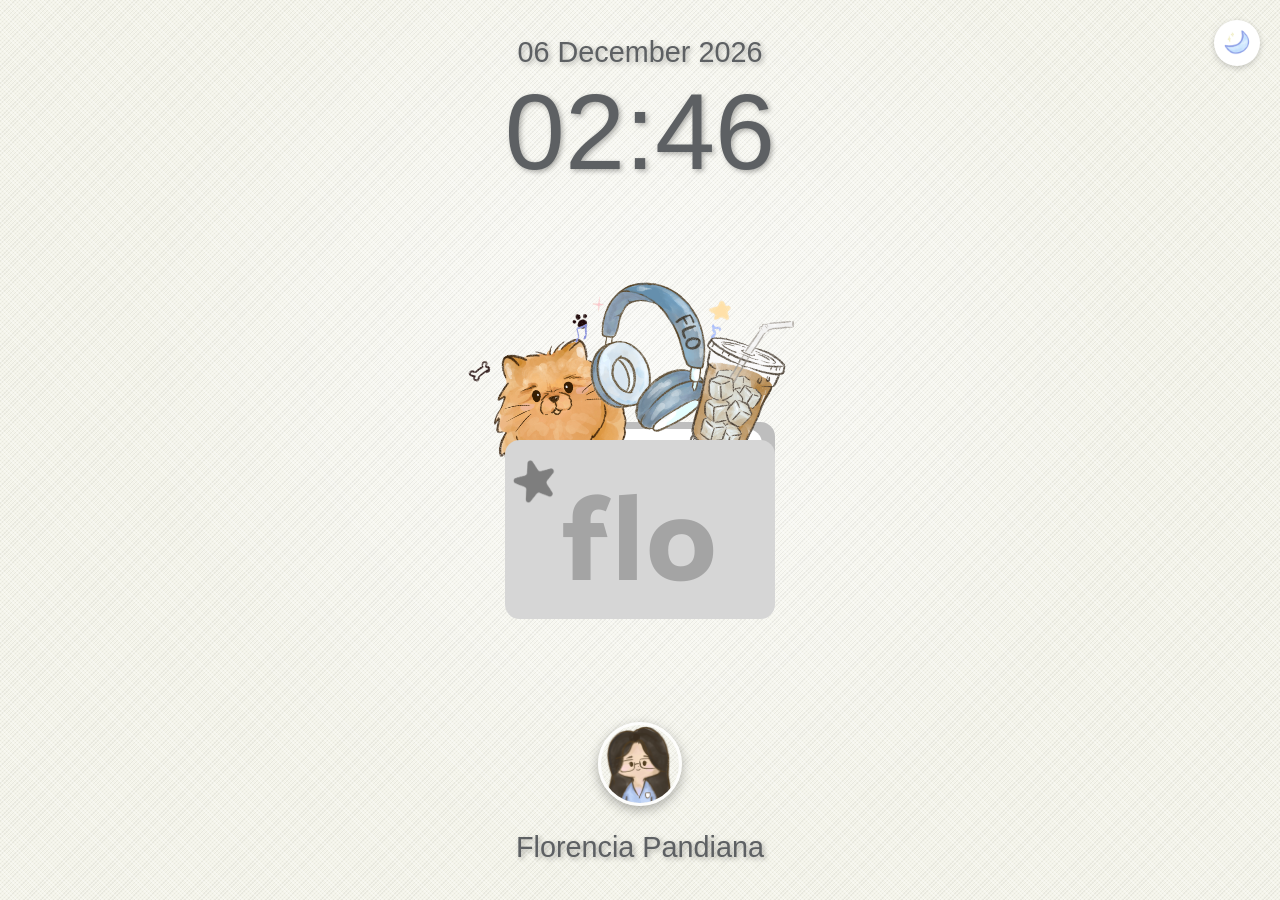
==== commit 17e18a39: "Added Book Recommendation" ====
--- a/index.html
+++ b/index.html
@@ -122,11 +122,18 @@
             <div class="divider-project"></div>
             <div class="divider-project2"></div>
             <img src="close.png" alt="close button" class="close" id="closeProject">
+            <button class="proj-sidebar-toggle" id="projSidebarToggle" title="Toggle sidebar">
+                <img src="sidebar.png" alt="Toggle sidebar" class="proj-sidebar-icon">
+            </button>
 
             <div class="proj-list" id="projList">
                 <div class="proj-item selected" data-proj="bharabas">
                     <span class="proj-dot"></span>
                     <span>Bharabas</span>
+                </div>
+                <div class="proj-item" data-proj="bookrecommendation">
+                    <span class="proj-dot"></span>
+                    <span>Book Recommendation</span>
                 </div>
                 <div class="proj-item" data-proj="cashflo">
                     <span class="proj-dot"></span>
@@ -147,9 +154,6 @@
                     <img src="bharabas1.png" alt="project image" class="proj-gallery-img" id="projGalleryImg">
                 </div>
                 <div class="proj-gallery-nav">
-                    <button class="proj-sidebar-toggle" id="projSidebarToggle" title="Toggle sidebar">
-                        <img src="sidebar.png" alt="Toggle sidebar" class="proj-sidebar-icon">
-                    </button>
                     <div class="proj-nav-arrows">
                         <button class="proj-nav-btn" id="projPrev">&lt;</button>
                         <button class="proj-nav-btn" id="projNext">&gt;</button>
@@ -180,6 +184,9 @@
     <div class="info-wrapper" id="infoWrapperSkills" style="display: none;">
         <div class="info-skills" id="info-skills">
             <div class="divider-skills"></div>
+            <button class="proj-sidebar-toggle" id="skillSidebarToggle" title="Toggle sidebar">
+                <img src="sidebar.png" alt="Toggle sidebar" class="proj-sidebar-icon">
+            </button>
 
             <div class="list-of-skills" id="listOfSkills">
                 <div class="skill-icon" data-more="experience">
--- a/style.css
+++ b/style.css
@@ -9,78 +9,45 @@
   --color-body-shine: rgba(255, 255, 255, 0.65);
   --color-todo-bg: #faf8f8;
   --color-theme-toggle-bg: #FFFFFF;
-  --color-lockscreen-text: #6E7378;
+  --color-lockscreen-text: #5d6063;
   --color-folder-tab-bg: #bebebe;
-  --color-folder-body-bg: #bebebe;
   --color-folder-body1-bg: #ffffff;
   --color-folder-body2-bg: #d6d6d6;
   --color-taskbar-bg: #b1b1b18c;
-  --color-dock-icon-bg: #b1b1b18c;
   --color-dock-icon-hover-bg: #b1b1b1c9;
   --color-todo-title: #444441;
   --color-todo-date: #8A887F;
-  --color-todo-day-label: #8A887F;
-  --color-todo-day-num: #444441;
   --color-todo-today-bg: #c6d1d8;
   --color-todo-checkbox-border: #B4B2A9;
-  --color-todo-checkbox-bg: #FFFFFF;
-  --color-todo-checkbox-checked-bg: #c6d1d8;
   --color-todo-checkbox-checked-border: #a8b1b7;
-  --color-todo-label: #444441;
-  --color-folder-icon-label: #6E7378;
   --color-info-about-bg: #ffffff;
-  --color-info-name: #444441;
   --color-info-intro: #5F5E5A;
-  --color-skill-badge-text: #6E7378;
   --color-skill-badge-bg: #EFEDE7;
   --color-skill-badge-border: #D3D1C7;
-  --color-info-project-bg: #ffffff;
   --color-divider-project: #b8c4cb;
-  --color-divider-project2: #b8c4cb;
   --color-proj-sidebar-toggle-bg: #ebebeb;
   --color-proj-sidebar-toggle-border: #98999a;
-  --color-proj-sidebar-toggle-hover-bg: #FFFFFF;
   --color-proj-item-text: #646566;
   --color-proj-item-selected-bg: #c4cacf;
   --color-proj-dot-bg: #5c5f62;
   --color-proj-gallery-frame-bg: #d7d9db;
   --color-proj-nav-btn-bg: #d2d9de;
-  --color-proj-nav-btn-text: #6E7378;
   --color-proj-thumb-bg: #DCDCDC;
   --color-proj-thumb-active-border: #6E7378;
   --color-proj-detail-title: #444441;
   --color-proj-detail-desc: #5F5E5A;
-  --color-proj-detail-subhead: #444441;
-  --color-proj-detail-list: #5F5E5A;
-  --color-proj-tech-tag-text: #6E7378;
   --color-proj-tech-tag-bg: #EFEDE7;
-  --color-info-skills-bg: #ffffff;
-  --color-divider-skills: #b8c4cb;
-  --color-skill-icon-text: #6E7378;
-  --color-skill-icon-selected-bg: #bebebe;
   --color-skill-content-header-bg: #eae8e8;
-  --color-skill-content-title: #444441;
-  --color-skill-content-nav: #6E7378;
-  --color-more-placeholder-text: #6E7378;
   --color-experience-card-bg: #FFFFFF;
   --color-experience-accent: #6c8da1;
-  --color-experience-title: #444441;
-  --color-experience-meta: #8A887F;
-  --color-experience-bullets: #6E7378;
   --color-cert-group-bg: #ebebeb;
   --color-cert-row-hover-bg: rgba(60, 60, 67, 0.06);
   --color-portfolio-card-bg: #DCDCDC;
-  --color-portfolio-info-text: #444441;
-  --color-portfolio-subtitle: #6E7378;
   --color-portfolio-dot-bg: #C6C6C8;
   --color-portfolio-dot-active-bg: #6c8da1;
-  --color-resume-preview-bg: #FFFFFF;
   --color-proj-list-bg: rgba(220, 220, 220, 0.661);
-  --color-list-of-skills-bg: rgba(220, 220, 220, 0.661);
   --color-folder-body2-label: #A4A4A4;
-  --color-todo-checkbox-check: #FFFFFF;
   --color-todo-label-checked: #A9A7A0;
-  --color-cert-row-icon-text: #FFFFFF;
   --color-cert-row-border: rgba(60, 60, 67, 0.13);
   --color-cert-row-title: #1C1C1E;
   --color-cert-row-chevron: #C6C6C8;
@@ -97,76 +64,43 @@
   --color-theme-toggle-bg: #76726b;
   --color-lockscreen-text: #ebebeb;
   --color-folder-tab-bg: #a7a7a7;
-  --color-folder-body-bg: #a7a7a7;
   --color-folder-body1-bg: #ffffff;
   --color-folder-body2-bg: #d6d6d6;
   --color-taskbar-bg: #5b5b5b;
-  --color-dock-icon-bg: #5b5b5b;
   --color-dock-icon-hover-bg: #2a2825e0;
   --color-todo-title: #ececec;
   --color-todo-date: #cecece;
-  --color-todo-day-label: #cecece;
-  --color-todo-day-num: #ececec;
   --color-todo-today-bg: #939fa6;
   --color-todo-checkbox-border: #7a7a7a;
-  --color-todo-checkbox-bg: #76726b;
-  --color-todo-checkbox-checked-bg: #939fa6;
   --color-todo-checkbox-checked-border: #aab5bb;
-  --color-todo-label: #ececec;
-  --color-folder-icon-label: #ebebeb;
   --color-info-about-bg: #292929;
-  --color-info-name: #ececec;
   --color-info-intro: #dddbdb;
-  --color-skill-badge-text: #ebebeb;
   --color-skill-badge-bg: #6f6d6b;
   --color-skill-badge-border: #a2a2a1;
-  --color-info-project-bg: #292929;
   --color-divider-project: #7a7a7a;
-  --color-divider-project2: #7a7a7a;
-  --color-proj-sidebar-toggle-bg: rgba(62, 61, 61, 0.3);
+  --color-proj-sidebar-toggle-bg: rgba(204, 204, 204, 0.754);
   --color-proj-sidebar-toggle-border: #7a7a7a;
-  --color-proj-sidebar-toggle-hover-bg: #76726b;
   --color-proj-item-text: #ebebeb;
   --color-proj-item-selected-bg: #5f5e5c;
   --color-proj-dot-bg: #dddbdb;
   --color-proj-gallery-frame-bg: rgba(119, 118, 118, 0.3);
   --color-proj-nav-btn-bg: rgba(119, 118, 118, 0.3);
-  --color-proj-nav-btn-text: #ebebeb;
   --color-proj-thumb-bg: #888787;
   --color-proj-thumb-active-border: #676666;
   --color-proj-detail-title: #ffffff;
   --color-proj-detail-desc: #f4f2f2;
-  --color-proj-detail-subhead: #ffffff;
-  --color-proj-detail-list: #dddbdb;
-  --color-proj-tech-tag-text: #ebebeb;
   --color-proj-tech-tag-bg: rgba(119, 118, 118, 0.3);
-  --color-info-skills-bg: #292929;
-  --color-divider-skills: #7a7a7a;
-  --color-skill-icon-text: #ebebeb;
-  --color-skill-icon-selected-bg: #a7a7a7;
   --color-skill-content-header-bg: rgba(119, 118, 118, 0.3);
-  --color-skill-content-title: #ececec;
-  --color-skill-content-nav: #ebebeb;
-  --color-more-placeholder-text: #ebebeb;
   --color-experience-card-bg: #7d7c7b;
   --color-experience-accent: #bdbdbc;
-  --color-experience-title: #ececec;
-  --color-experience-meta: #cecece;
-  --color-experience-bullets: #ebebeb;
   --color-cert-group-bg: rgba(119, 118, 118, 0.3);
   --color-cert-row-hover-bg: rgba(255, 255, 255, 0.08);
   --color-portfolio-card-bg: rgb(119, 118, 118);
-  --color-portfolio-info-text: #ececec;
-  --color-portfolio-subtitle: #ebebeb;
   --color-portfolio-dot-bg: #7a7a7a;
   --color-portfolio-dot-active-bg: #7696a9;
-  --color-resume-preview-bg: #76726b;
   --color-proj-list-bg: rgba(119, 118, 118, 0.3);
-  --color-list-of-skills-bg: rgba(119, 118, 118, 0.3);
   --color-folder-body2-label: #A4A4A4;
-  --color-todo-checkbox-check: #FFFFFF;
   --color-todo-label-checked: #9c9a93;
-  --color-cert-row-icon-text: #FFFFFF;
   --color-cert-row-border: rgba(255, 255, 255, 0.13);
   --color-cert-row-title: #ececec;
   --color-cert-row-chevron: #cecece;
@@ -281,6 +215,10 @@
   z-index: 2;
   object-fit: contain;
   transition: none;
+}
+
+body > .placeholder1 {
+  z-index: -1;
 }
 
 .placeholder1 { top: -50%; height: 85%; left: -5%; transform: rotate(-15deg); width: 60%; }
@@ -380,7 +318,7 @@
   position: relative;
   width: 100%;
   height: 25%;
-  background-color: var(--color-folder-body-bg);
+  background-color: var(--color-folder-tab-bg);
   border-radius: 0 0.75rem 0 0;
   transition: height 0.4s ease, border-radius 0.4s ease;
 }
@@ -414,6 +352,7 @@
   z-index: 3;
   font-family: "Palanquin Dark", sans-serif;
   color: var(--color-folder-body2-label);
+  text-shadow: none;
   font-size: 45cqw;
   font-weight: 500;
   clip-path: polygon(0% 0%, 100% 0%, 100% 100%, 0% 100%);
@@ -459,7 +398,7 @@
   display: flex;
   align-items: center;
   justify-content: center;
-  background-color: var(--color-dock-icon-bg);
+  background-color: var(--color-taskbar-bg);
   border-radius: 1rem;
   box-sizing: border-box;
   cursor: pointer;
@@ -559,12 +498,12 @@
 
 .todo-day-label {
   font-size: clamp(0.6rem, 1.1vh, 0.75rem);
-  color: var(--color-todo-day-label);
+  color: var(--color-todo-date);
 }
 
 .todo-day-num {
   font-size: clamp(0.85rem, 1.6vh, 1.05rem);
-  color: var(--color-todo-day-num);
+  color: var(--color-todo-title);
   font-weight: 500;
 }
 
@@ -598,24 +537,24 @@
   flex-shrink: 0;
   border: 1.5px solid var(--color-todo-checkbox-border);
   border-radius: 0.3rem;
-  background-color: var(--color-todo-checkbox-bg);
+  background-color: var(--color-theme-toggle-bg);
   cursor: pointer;
   display: flex;
   align-items: center;
   justify-content: center;
   font-size: 0.75rem;
-  color: var(--color-todo-checkbox-check);
+  color: var(--color-folder-body1-bg);
   transition: background-color 0.2s ease, border-color 0.2s ease;
 }
 
 .todo-checkbox.checked {
-  background-color: var(--color-todo-checkbox-checked-bg);
+  background-color: var(--color-todo-today-bg);
   border-color: var(--color-todo-checkbox-checked-border);
 }
 
 .todo-label {
   font-size: clamp(0.75rem, 1.4vh, 0.9rem);
-  color: var(--color-todo-label);
+  color: var(--color-todo-title);
 }
 
 .todo-label.checked {
@@ -629,7 +568,8 @@
   align-items: center;
   gap: 0.3rem;
   font-size: 0.9rem;
-  color: var(--color-folder-icon-label);
+  color: var(--color-lockscreen-text);
+  text-shadow: 2px 2px 5px rgba(0, 0, 0, 0.3);
 }
 
 .whole-folder .folder {
@@ -720,6 +660,78 @@
   /* left: rem; */
   width: 0.85rem;
   transform: perspective(120px) rotateX(-30deg);
+}
+
+/*---whole-folder: bigger icons on phone---*/
+
+@media (max-width: 700px) {
+  .whole-folder .folder-icon {
+    gap: 0.4rem;
+    font-size: 1.1rem;
+  }
+
+  .whole-folder .folder {
+    width: 4.8rem;
+    height: 3.8rem;
+  }
+
+  .whole-folder .folder-tab {
+    height: 0.2rem;
+  }
+
+  .whole-folder .folder-body {
+    height: 3.4rem;
+    border-radius: 0 0.45rem 0.45rem 0.45rem;
+  }
+
+  .whole-folder .folder-body1 {
+    top: 0.38rem;
+    height: 2.85rem;
+    border-radius: 0.45rem;
+  }
+
+  .whole-folder .folder-body2 {
+    top: 0.57rem;
+    height: 3.33rem;
+    font-size: 1.8rem;
+    border-radius: 0.45rem;
+  }
+
+  .whole-folder img {
+    width: 1.2rem;
+    top: 0.8rem;
+  }
+
+  .whole-folder .folder.opened {
+    width: 5.25rem;
+    height: 4.2rem;
+  }
+
+  .whole-folder .folder.opened .folder-tab {
+    height: 0.36rem;
+    margin-bottom: -0.1rem;
+    border-radius: 0.2rem 0.2rem 0 0;
+  }
+
+  .whole-folder .folder.opened .folder-body {
+    height: 3rem;
+    border-radius: 0 0.34rem;
+  }
+
+  .whole-folder .folder.opened .folder-body1 {
+    border-radius: 0.34rem;
+  }
+
+  .whole-folder .folder.opened .folder-body2 {
+    top: 0.84rem;
+    height: 3rem;
+    border-radius: 0.34rem;
+  }
+
+  .whole-folder .folder.opened img {
+    top: 1.08rem;
+    width: 1.2rem;
+  }
 }
 
 /*---info modals---*/
@@ -742,7 +754,8 @@
 #infoWrapperAbout {
   width: min(90%, 45rem);
   max-width: 40rem;
-  height: 55%;
+  height: auto;
+  max-height: 90%;
   top: 46%;
 }
 
@@ -794,7 +807,8 @@
 .info-about {
   position: relative;
   width: 100%;
-  height: 100%;
+  height: auto;
+  max-height: 100%;
   background-color: var(--color-info-about-bg);
   border-radius: 1.5rem;
   overflow: hidden;
@@ -810,6 +824,11 @@
 @media (max-width: 600px) {
   .info-about {
     grid-template-columns: minmax(0, 1fr);
+  }
+
+  .about-photo {
+    width: min(60%, 14rem);
+    margin: 0 auto;
   }
 }
 
@@ -843,11 +862,17 @@
   box-sizing: border-box;
 }
 
+@media (max-width: 600px) {
+  .info-profile-pic {
+    max-height: 17rem;
+  }
+}
+
 .info-name {
   margin: 0;
   flex-shrink: 0;
   font-size: clamp(1rem, 2.2vh + 0.3vw, 1.6rem);
-  color: var(--color-info-name);
+  color: var(--color-todo-title);
   text-align: left;
 }
 
@@ -886,7 +911,7 @@
 .skill-badge {
   display: inline-block;
   font-size: clamp(0.65rem, 1.3vh, 0.85rem);
-  color: var(--color-skill-badge-text);
+  color: var(--color-lockscreen-text);
   background-color: var(--color-skill-badge-bg);
   border: 1px solid var(--color-skill-badge-border);
   padding: 0.3rem 0.9rem;
@@ -935,7 +960,7 @@
   position: relative;
   width: 100%;
   height: 100%;
-  background-color: var(--color-info-project-bg);
+  background-color: var(--color-info-about-bg);
   border-radius: 1.5rem;
   overflow: hidden;
 }
@@ -956,28 +981,32 @@
   top: 50%;
   transform: translateY(-50%);
   height: 90%;
-  left: min(20%, 10rem);
+  left: min(22%, 11rem);
   width: 1px;
-  background-color: var(--color-divider-project2);
+  background-color: var(--color-divider-project);
 }
 
 .proj-sidebar-toggle {
+  position: absolute;
+  top: 1rem;
+  right: 1rem;
+  z-index: 5;
   display: flex;
   align-items: center;
   justify-content: center;
-  width: 1.8rem;
-  height: 1.8rem;
+  width: 1.3rem;
+  height: 1.3rem;
   background-color: var(--color-proj-sidebar-toggle-bg);
   border: 1px solid var(--color-proj-sidebar-toggle-border);
-  border-radius: 0.4rem;
+  border-radius: 0.35rem;
   cursor: pointer;
-  padding: 0.3rem;
+  padding: 0.2rem;
   box-sizing: border-box;
   transition: background-color 0.2s ease, transform 0.15s ease, box-shadow 0.15s ease;
 }
 
 .proj-sidebar-toggle:hover {
-  background-color: var(--color-proj-sidebar-toggle-hover-bg);
+  background-color: var(--color-theme-toggle-bg);
   transform: scale(1.08);
   box-shadow: 0 0.08rem 0.3rem rgba(0, 0, 0, 0.2);
 }
@@ -1004,9 +1033,9 @@
 .proj-list {
   position: absolute;
   left: 1%;
-  right: calc(100% - min(20%, 10rem) + 1%);
+  right: calc(100% - min(22%, 11rem) + 1%);
   top: 2.5rem;
-  bottom: 2.5rem;
+  bottom: 1rem;
   display: flex;
   flex-direction: column;
   gap: 0.6rem;
@@ -1028,6 +1057,11 @@
   border-radius: 0.4rem;
 }
 
+.proj-item span:last-child {
+  min-width: 0;
+  overflow-wrap: break-word;
+}
+
 .proj-item.selected {
   background-color: var(--color-proj-item-selected-bg);
 }
@@ -1042,8 +1076,8 @@
 
 .proj-gallery {
   position: absolute;
-  left: min(20%, 10rem);
-  width: calc(min(65%, 45rem) - min(20%, 10rem) - 2rem);
+  left: min(22%, 11rem);
+  width: calc(min(65%, 45rem) - min(22%, 11rem) - 2rem);
   top: 2.5rem;
   bottom: 1rem;
   margin-left: 1rem;
@@ -1113,7 +1147,7 @@
   box-shadow: 0 0.05rem 0.2rem rgba(0, 0, 0, 0.15);
   font-size: 0.9rem;
   font-weight: 700;
-  color: var(--color-proj-nav-btn-text);
+  color: var(--color-lockscreen-text);
   cursor: pointer;
   padding: 0;
   transition: transform 0.15s ease, box-shadow 0.15s ease;
@@ -1184,7 +1218,7 @@
 .proj-detail-subhead {
   margin: 1rem 0 0.5rem;
   font-size: clamp(0.85rem, 1.6vh, 1.1rem);
-  color: var(--color-proj-detail-subhead);
+  color: var(--color-proj-detail-title);
 }
 
 .proj-detail-list {
@@ -1192,7 +1226,7 @@
   padding-left: 1.2rem;
   font-size: clamp(0.7rem, 1.3vh, 1rem);
   line-height: 1.6;
-  color: var(--color-proj-detail-list);
+  color: var(--color-info-intro);
 }
 
 .proj-tech-list {
@@ -1203,7 +1237,7 @@
 
 .proj-tech-tag {
   font-size: clamp(0.6rem, 1.1vh, 0.8rem);
-  color: var(--color-proj-tech-tag-text);
+  color: var(--color-lockscreen-text);
   background-color: var(--color-proj-tech-tag-bg);
   padding: 0.2rem 0.6rem;
   border-radius: 1rem;
@@ -1250,6 +1284,12 @@
     width: auto;
     margin-left: 0;
   }
+
+
+  .todo,
+  .whole-folder {
+    width: min(90vw, 26rem);
+  }
 }
 
 /*---More panel---*/
@@ -1258,7 +1298,7 @@
   position: relative;
   width: 100%;
   height: 100%;
-  background-color: var(--color-info-skills-bg);
+  background-color: var(--color-info-about-bg);
   border-radius: 1.5rem;
   overflow: hidden;
   transition: width 0.4s ease, height 0.4s ease;
@@ -1266,26 +1306,29 @@
 
 .divider-skills {
   position: absolute;
-  top: max(7%, 2.7rem);
-  bottom: 1%;
-  left: min(20%, 10rem);
+  /* top: max(4%, 2rem);
+  bottom: 5%; */
+  top: 50%;
+  transform: translateY(-50%);
+  height: 90%;
+  left: min(22%, 20rem);
   width: 1px;
-  background-color: var(--color-divider-skills);
+  background-color: var(--color-divider-project);
 }
 
 .list-of-skills {
   position: absolute;
   left: 1%;
   right: calc(100% - min(20%, 10rem) + 1%);
-  top: calc(max(7%, 2.7rem) + 1rem);
-  bottom: 5%;
+  top: 2.5rem;
+  bottom: 1rem;
   display: flex;
   flex-direction: column;
   align-items: center;
   gap: 1rem;
   overflow-y: auto;
   box-sizing: border-box;
-  background-color: var(--color-list-of-skills-bg);
+  background-color: var(--color-proj-list-bg);
   padding: 2rem 0 0.5rem;
   border-radius: 0.6rem;
 }
@@ -1296,7 +1339,7 @@
   align-items: center;
   gap: 0.2rem;
   font-size: 0.7rem;
-  color: var(--color-skill-icon-text);
+  color: var(--color-lockscreen-text);
   flex-shrink: 0;
   cursor: pointer;
   width: 3.9rem;
@@ -1317,7 +1360,7 @@
 
 .list-of-skills .folder-body {
   height: 2.45rem;
-  border-radius: 0 0.32rem 0.32rem 0.32rem;
+  border-radius: 0 0.3rem 0.3rem 0.3rem;
 }
 
 .list-of-skills .folder-body1 {
@@ -1330,9 +1373,9 @@
   top: 0.41rem;
   left: -2%;
   height: 2.38rem;
-  width: 103%;
+  width: 102%;
   font-size: 1.28rem;
-  border-radius: 0.32rem;
+  border-radius: 0.3rem;
 }
 
 .list-of-skills img {
@@ -1388,7 +1431,7 @@
 
 .skill-icon.selected .folder-body,
 .skill-icon.selected .folder-body1 {
-  background-color: var(--color-skill-icon-selected-bg);
+  background-color: var(--color-folder-tab-bg);
 }
 
 .skill-content {
@@ -1397,14 +1440,40 @@
   top: 10%;
   right: 3%;
   height: 85%;
+  transition: left 0.6s ease;
+}
+
+@media (max-width: 700px) {
+  .list-of-skills {
+    left: 3%;
+    right: calc(100% - 32%);
+  }
+
+  .divider-skills {
+    left: 36%;
+  }
+
+  .skill-content {
+    left: 40%;
+  }
+}
+
+.info-skills.sidebar-collapsed .list-of-skills,
+.info-skills.sidebar-collapsed .divider-skills {
+  display: none;
+}
+
+.info-skills.sidebar-collapsed .skill-content {
+  left: 3%;
 }
 
 .skill-content-header {
   display: flex;
   align-items: center;
-  justify-content: space-between;
+  justify-content: center;
   gap: 0.5rem;
   margin-bottom: 0.75rem;
+  /* margin-right: 2.75rem; */
   padding: 0.5rem 0.9rem;
   background-color: var(--color-skill-content-header-bg);
   border-radius: 0.6rem;
@@ -1413,7 +1482,7 @@
 .skill-content-title {
   margin: 0;
   font-size: 1.1rem;
-  color: var(--color-skill-content-title);
+  color: var(--color-todo-title);
 }
 
 .skill-content-nav {
@@ -1421,7 +1490,7 @@
   border: none;
   font-size: 1rem;
   font-weight: 700;
-  color: var(--color-skill-content-nav);
+  color: var(--color-lockscreen-text);
   cursor: pointer;
   padding: 0.1rem 0.4rem;
   flex-shrink: 0;
@@ -1449,7 +1518,7 @@
   box-sizing: border-box;
   text-align: center;
   font-size: clamp(0.75rem, 1.4vh, 1rem);
-  color: var(--color-more-placeholder-text);
+  color: var(--color-lockscreen-text);
 }
 
 /*---skill content: smooth fade whenever the panel content swaps---*/
@@ -1487,13 +1556,13 @@
 .experience-title {
   margin: 0;
   font-size: clamp(0.85rem, 1.6vh, 1.05rem);
-  color: var(--color-experience-title);
+  color: var(--color-todo-title);
 }
 
 .experience-meta {
   margin: 0.3rem 0 0;
   font-size: clamp(0.65rem, 1.2vh, 0.8rem);
-  color: var(--color-experience-meta);
+  color: var(--color-todo-date);
 }
 
 .experience-bullets {
@@ -1501,7 +1570,7 @@
   padding-left: 1.1rem;
   font-size: clamp(0.7rem, 1.3vh, 0.85rem);
   line-height: 1.5;
-  color: var(--color-experience-bullets);
+  color: var(--color-lockscreen-text);
 }
 
 .experience-bullets li {
@@ -1555,7 +1624,7 @@
   height: 1.6rem;
   margin: 0.55rem 0;
   border-radius: 0.45rem;
-  color: var(--color-cert-row-icon-text);
+  color: var(--color-folder-body1-bg);
   display: flex;
   align-items: center;
   justify-content: center;
@@ -1655,6 +1724,7 @@
   cursor: grab;
   user-select: none;
   perspective: 60rem;
+  container-type: size;
 }
 
 .portfolio-stage:active {
@@ -1663,10 +1733,10 @@
 
 .portfolio-card {
   position: absolute;
-  top: 0;
+  top: 50%;
   left: 50%;
-  height: 100%;
-  width: auto;
+  width: min(100cqw, 100cqh);
+  height: min(100cqw, 100cqh);
   aspect-ratio: 1 / 1;
   padding: 0.4rem;
   box-sizing: border-box;
@@ -1700,23 +1770,23 @@
 }
 
 .portfolio-card-prev {
-  transform: translate(-96%, 0) scale(0.85) rotateY(35deg);
+  transform: translate(-96%, -50%) scale(0.85) rotateY(35deg);
 }
 
 .portfolio-card-next {
-  transform: translate(-4%, 0) scale(0.85) rotateY(-35deg);
+  transform: translate(-4%, -50%) scale(0.85) rotateY(-35deg);
 }
 
 .portfolio-card-main {
   z-index: 2;
-  transform: translate(-50%, 0) scale(1);
+  transform: translate(-50%, -50%) scale(1);
 }
 
 .portfolio-info {
   width: 100%;
   max-width: 20rem;
   text-align: center;
-  color: var(--color-portfolio-info-text);
+  color: var(--color-todo-title);
 }
 
 .portfolio-card-title {
@@ -1728,7 +1798,7 @@
 .portfolio-card-subtitle {
   margin: 0.25rem 0 0;
   font-size: 0.75rem;
-  color: var(--color-portfolio-subtitle);
+  color: var(--color-lockscreen-text);
 }
 
 .portfolio-nav {
@@ -1773,7 +1843,7 @@
   flex: 1;
   height: 100%;
   max-width: 42rem;
-  background-color: var(--color-resume-preview-bg);
+  background-color: var(--color-theme-toggle-bg);
   border-radius: 0.6rem;
   box-shadow: 0 0.15rem 0.5rem rgba(0, 0, 0, 0.12);
   overflow: hidden;
